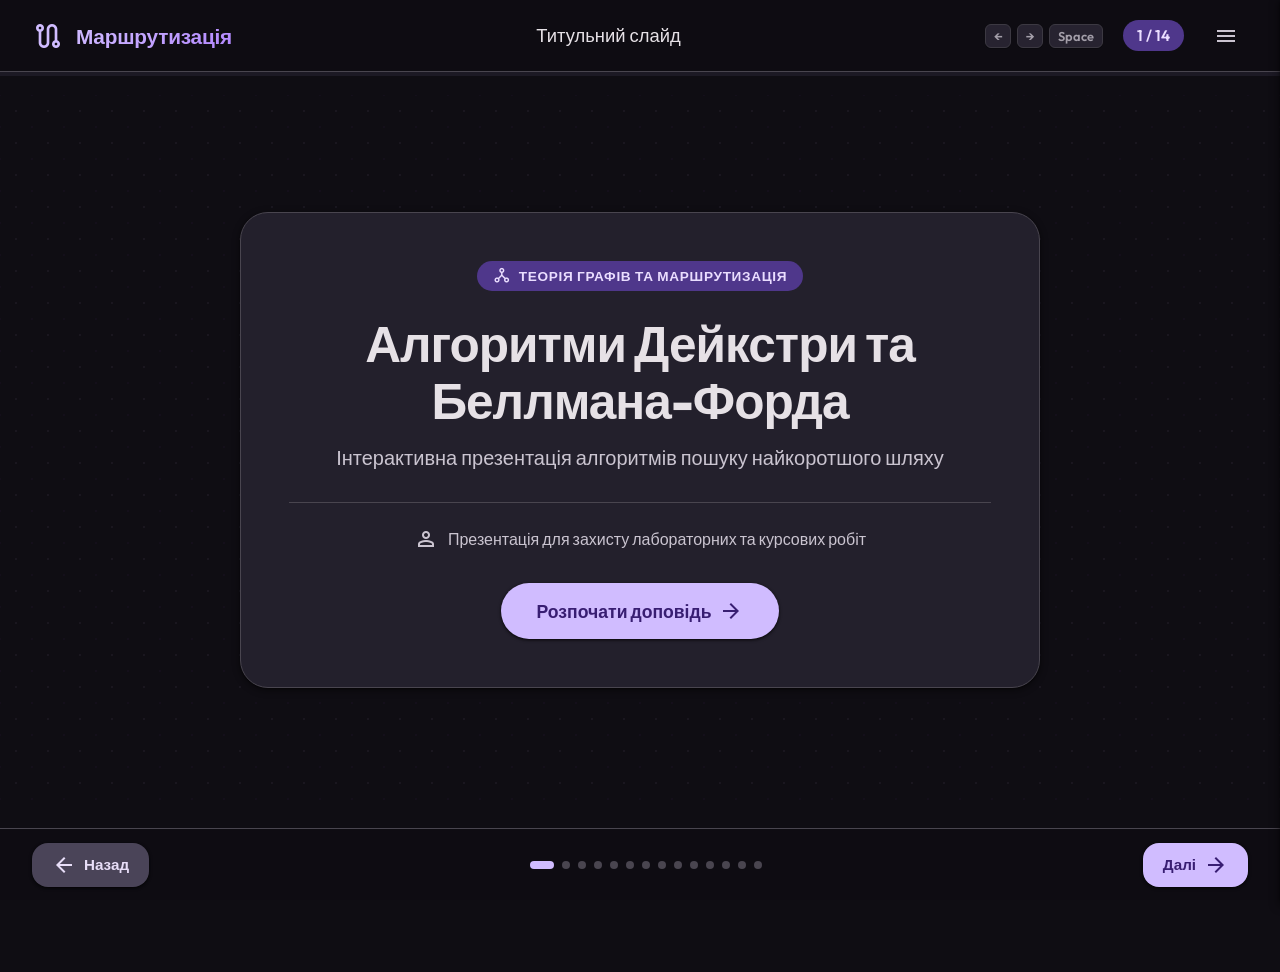
==== index.html @ 398595cb "First try" ====
﻿<!DOCTYPE html>
<html lang="uk">
<head>
  <meta charset="UTF-8">
  <meta name="viewport" content="width=device-width, initial-scale=1.0">
  <title>Дейкстра та Беллман-Форд | Інтерактивна SPA-Презентація</title>
  <meta name="description" content="Інтерактивна SPA-презентація про алгоритми пошуку найкоротшого шляху на графах: Дейкстри та Беллмана-Форда в стилі Material 3.">
  <link rel="preconnect" href="https://fonts.googleapis.com">
  <link rel="preconnect" href="https://fonts.gstatic.com" crossorigin>
  <link href="https://fonts.googleapis.com/css2?family=Fira+Code:wght@400;500;600&family=Outfit:wght@300;400;500;600;700;800&family=Material+Symbols+Outlined:opsz,wght,FILL,GRAD@20..48,100..700,0..1,-50..200&display=swap" rel="stylesheet">
  <link rel="stylesheet" href="style.css">
</head>
<body>

  <!-- Навігаційна панель зверху (Header) -->
  <header class="app-header">
    <div class="logo">
      <div class="logo-icon-wrapper">
        <span class="material-symbols-outlined" style="font-size: 32px;">route</span>
      </div>
      <span class="logo-text">Маршрутизація</span>
    </div>
    
    <div class="header-center">
      <span id="slide-title-display">Титульний слайд</span>
    </div>

    <div class="header-right">
      <div class="keyboard-hint" title="Використовуйте стрілки ← та → на клавіатурі">
        <span class="key">←</span> <span class="key">→</span> <span class="key">Space</span>
      </div>
      <div class="slide-counter">
        <span id="current-slide-num">1</span> / <span id="total-slides-num">14</span>
      </div>
      <button class="menu-toggle-btn" id="menu-toggle" aria-label="Відкрити меню слайдів">
        <span class="material-symbols-outlined">menu</span>
      </button>
    </div>
  </header>

  <!-- Прогрес-бар презентації -->
  <div class="progress-bar-container">
    <div class="progress-bar" id="progress-bar"></div>
  </div>

  <!-- Висувне швидке меню слайдів (Sidebar) -->
  <aside class="sidebar-menu" id="sidebar-menu">
    <div class="sidebar-header">
      <h3>Зміст доповіді</h3>
      <button class="close-menu-btn" id="menu-close">&times;</button>
    </div>
    <ul class="slide-list" id="slide-list-links">
      <!-- Заповнюється динамічно через JS -->
    </ul>
  </aside>
  <div class="sidebar-overlay" id="sidebar-overlay"></div>

  <!-- Головний контейнер слайд-шоу -->
  <main id="presentation" class="presentation-container">

    <!-- СЛАЙД 1: Титульний -->
    <section class="slide active" data-title="Титульний слайд">
      <div class="slide-content hero-slide">
        <div class="hero-bg-network"></div>
        <div class="hero-card">
          <div class="badge">
            <span class="material-symbols-outlined">network_node</span>
            <span>Теорія графів та маршрутизація</span>
          </div>
          <h1 class="hero-title">Алгоритми Дейкстри та Беллмана-Форда</h1>
          <p class="hero-subtitle">Інтерактивна презентація алгоритмів пошуку найкоротшого шляху</p>
          
          <div class="authors-box">
            <div class="author-item">
              <span class="material-symbols-outlined">person</span>
              <span>Презентація для захисту лабораторних та курсових робіт</span>
            </div>
          </div>

          <div class="hero-actions">
            <button class="btn btn-primary btn-large next-slide-btn">
              <span>Розпочати доповідь</span>
              <span class="material-symbols-outlined">arrow_forward</span>
            </button>
          </div>
        </div>
      </div>
    </section>

    <!-- СЛАЙД 2: Проблема (Як навігатор бачить граф) -->
    <section class="slide" data-title="Проблематика">
      <div class="slide-content">
        <h2 class="slide-heading"><span class="material-symbols-outlined">map</span> Постановка задачі</h2>
        <div class="problem-layout">
          <div class="problem-left">
            <p class="lead-text">
              Маючи зважений граф (орієнтований або неорієнтований) та вихідну вершину-джерело, необхідно знайти найкоротші шляхи від неї до всіх інших вершин графа. Це задача <strong>SSSP (Single Source Shortest Path)</strong>.
            </p>
            <div class="analogy-card mt-3">
              <span class="analogy-icon material-symbols-outlined">navigation</span>
              <div class="analogy-text">
                <h4>Аналогія з картами (Google Maps, Uber)</h4>
                <p>Навігатор уявляє місто як складну мережу: перехрестя є <strong>вершинами</strong>, а дороги між ними — <strong>ребрами</strong>. Вага кожного ребра визначається відстанню, станом покриття та поточними заторами.</p>
              </div>
            </div>
          </div>
          
          <div class="problem-right">
            <div class="card">
              <h3>Анатомія графа в навігації</h3>
              <ul class="elements-list mt-3">
                <li>
                  <div class="element-badge-icon">
                    <span class="material-symbols-outlined">location_on</span>
                  </div>
                  <div class="element-content">
                    <h4>Вершини (Nodes)</h4>
                    <p>Перехрестя, міста, адреси відправлення та прибуття.</p>
                  </div>
                </li>
                <li>
                  <div class="element-badge-icon">
                    <span class="material-symbols-outlined">trending_flat</span>
                  </div>
                  <div class="element-content">
                    <h4>Ребра (Edges)</h4>
                    <p>Дороги, вулиці, магістралі. Мають напрямок (односторонній рух).</p>
                  </div>
                </li>
                <li>
                  <div class="element-badge-icon">
                    <span class="material-symbols-outlined">timer</span>
                  </div>
                  <div class="element-content">
                    <h4>Вага (Weights)</h4>
                    <p>Вартість проїзду: час у дорозі, кілометраж або витрати пального.</p>
                  </div>
                </li>
              </ul>
            </div>
          </div>
        </div>
      </div>
    </section>

    <!-- СЛАЙД 3: Дейкстра: Ідея -->
    <section class="slide" data-title="Дейкстра: Ідея">
      <div class="slide-content">
        <h2 class="slide-heading"><span class="material-symbols-outlined">emoji_objects</span> Алгоритм Дейкстри: Концепція</h2>
        <div class="concept-layout">
          <div class="author-portrait-card">
            <div class="portrait-photo-circle">
              <img src="img/Дейкстра фото.png" alt="Едсгер Дейкстра">
            </div>
            <h3 class="author-name">Едсгер Дейкстра</h3>
            <span class="author-years">(1930 – 2002)</span>
            <span class="author-tag">Нідерланди</span>
          </div>

          <div class="bio-card">
            <div class="card">
              <h4>Філософія "Егоїста"</h4>
              <p class="lead-text" style="font-size:1.05rem;">
                Це <strong>жадібний алгоритм (Greedy)</strong>. На кожному кроці він обирає найближчу ще не відвідану вершину, фіксує шлях до неї як остаточний та проводить <strong>релаксацію</strong> її сусідів. Він «спалює мости» заради миттєвої вигоди.
              </p>
            </div>
            <div class="card warning-card">
              <h4>⚠️ Головне обмеження</h4>
              <p>Алгоритм Дейкстри коректно працює <strong>тільки для графів без ребер з від'ємними вагами</strong>: w(u, v) &ge; 0.</p>
              <p class="mt-2" style="font-size:0.9rem; opacity:0.8;">Якщо в графі є від'ємні ваги, жадібний вибір фіксує оцінку шляху передчасно, позбавляючи можливості знайти дешевший обхідний шлях пізніше.</p>
            </div>

            <div class="expandable-bio">
              <span class="expandable-bio-title" onclick="toggleBio(this)">
                <span class="material-symbols-outlined">info</span>
                Історія створення (20 хвилин)
                <span class="material-symbols-outlined">expand_more</span>
              </span>
              <div class="expandable-bio-text">
                <div class="expandable-bio-inner">
                  Дейкстра вигадав цей алгоритм у 1956 році під час кавування на терасі кафе зі своєю нареченою. Йому потрібно було продемонструвати можливості нового комп'ютера ARMAC. Він обрав задачу пошуку найкоротшого шляху на дорожній карті Нідерландів від Роттердама до Гронінгена і розв'язав її у своїй голові за 20 хвилин без використання паперу та олівця.
                </div>
              </div>
            </div>
          </div>
        </div>
      </div>
    </section>

    <!-- СЛАЙД 4: Псевдокод Дейкстри -->
    <section class="slide" data-title="Дейкстра: Псевдокод">
      <div class="slide-content">
        <h2 class="slide-heading"><span class="material-symbols-outlined">code</span> Псевдокод алгоритму Дейкстри</h2>
        <div class="grid-2-col-narrow-left">
          <div class="code-window">
            <div class="code-header">
              <div class="code-dots">
                <span class="dot red"></span>
                <span class="dot yellow"></span>
                <span class="dot green"></span>
              </div>
              <span class="code-title">dijkstra(G, start)</span>
              <button class="btn-copy-code" onclick="copyCode(this, 'dijkstra-pseudo')">
                <span class="material-symbols-outlined" style="font-size:1rem;">content_copy</span>
                Копіювати
              </button>
            </div>
            <pre><code id="dijkstra-pseudo">   <span class="t-keyword">function</span> Dijkstra(Graph, source):
    
       <span class="t-keyword">for each</span> vertex v <span class="t-keyword">in</span> Graph.Vertices:
           dist[v] &larr; <span class="t-number">INFINITY</span>
           prev[v] &larr; <span class="t-number">UNDEFINED</span>
           add v <span class="t-keyword">to</span> Q
      dist[source] &larr; <span class="t-number">0</span>
     
       <span class="t-keyword">while</span> Q <span class="t-keyword">is not</span> empty:
          u &larr; vertex <span class="t-keyword">in</span> Q <span class="t-keyword">with</span> minimum dist[u]
          Q.remove(u)
         
          <span class="t-keyword">for each</span> edge (u, v) <span class="t-keyword">in</span> Graph:
              alt &larr; dist[u] + Graph.Distance(u,v)
              <span class="t-keyword">if</span> alt &lt; dist[v]:
                  dist[v] &larr; alt
                  prev[v] &larr; u

      <span class="t-keyword">return</span> dist[], prev[]</code></pre>
          </div>

          <div class="flex-col" style="gap:16px;">
            <div class="card">
              <h3>Складність алгоритму</h3>
              <div class="complexity-grid mt-2">
                <div class="complexity-pill">
                  <span class="comp-lbl">З масивом:</span>
                  <span class="comp-val">O(V<sup>2</sup>)</span>
                </div>
                <div class="complexity-pill highlight">
                  <span class="comp-lbl">З двійковою купою:</span>
                  <span class="comp-val">O(E log V)</span>
                </div>
                <div class="complexity-pill">
                  <span class="comp-lbl">З купою Фібоначчі:</span>
                  <span class="comp-val">O(E + V log V)</span>
                </div>
              </div>
            </div>

            <div class="card flex-grow">
              <h3>Кроки виконання:</h3>
              <ul class="steps-check-list mt-2">
                <li>
                  <span class="material-symbols-outlined">check_circle</span>
                  <span>Ініціалізація стартової відстані в <strong>0</strong>, решти — в <strong>нескінченність</strong>.</span>
                </li>
                <li>
                  <span class="material-symbols-outlined">check_circle</span>
                  <span>Вилучення з черги пріоритетів вершини з мінімальною дистанцією.</span>
                </li>
                <li>
                  <span class="material-symbols-outlined">check_circle</span>
                  <span>Релаксація суміжних ребер для зменшення поточної вартості сусідніх вершин.</span>
                </li>
              </ul>
            </div>
          </div>
        </div>
      </div>
    </section>

    <!-- СЛАЙД 5: Блок-схема Дейкстри -->
    <section class="slide" data-title="Дейкстра: Блок-схема">
      <div class="slide-content">
        <h2 class="slide-heading"><span class="material-symbols-outlined">schema</span> Блок-схема алгоритму Дейкстри</h2>
        <div class="flowchart-container" id="flowchart-container-s5">
          <div class="flowchart-viewport">
            <img src="svg/Блок%20схема%20алгоритму%20Дейкстра.svg" alt="Блок-схема Дейкстри" class="flowchart-img" id="flowchart-img-s5" onerror="showFlowchartFallback(this)">
            <div class="flowchart-fallback" style="display:none;">
              <span class="material-symbols-outlined flowchart-fallback-icon">image_not_supported</span>
              <h3>Файл dijkstra-flowchart.svg не знайдено</h3>
              <p>Будь ласка, помістіть файл dijkstra-flowchart.svg у робочий каталог.</p>
            </div>
          </div>
          <div class="flowchart-controls">
            <button class="flowchart-btn-tool" onclick="zoomFlowchart('s5', 1.2)" title="Збільшити"><span class="material-symbols-outlined">zoom_in</span></button>
            <button class="flowchart-btn-tool" onclick="zoomFlowchart('s5', 0.8)" title="Зменшити"><span class="material-symbols-outlined">zoom_out</span></button>
            <button class="flowchart-btn-tool" onclick="resetFlowchart('s5')" title="Скинути"><span class="material-symbols-outlined">restart_alt</span></button>
          </div>
        </div>
      </div>
    </section>

    <!-- СЛАЙД 6: Інтерактивна візуалізація Дейкстри -->
    <section class="slide" data-title="Дейкстра: Візуалізація">
      <div class="slide-content">
        <div style="display:flex; justify-content:space-between; align-items:center; margin-bottom:12px;">
          <h2 class="slide-heading compact"><span class="material-symbols-outlined">play_circle</span> Симуляція роботи Дейкстри</h2>
          <div class="preset-selector-box">
            <label for="presets-select-s6">Оберіть пресет:</label>
            <select id="presets-select-s6" class="select-styled">
              <option value="simple">Стандартний граф</option>
              <option value="ukraine">Карта міст (затор)</option>
            </select>
          </div>
        </div>

        <div class="demo-layout">
          <div class="demo-sidebar">
            <div class="demo-controls-group">
              <div class="demo-section-title">
                <span class="material-symbols-outlined">construction</span>
                <span>Редактор графа</span>
              </div>
              <div class="toolbar-grid">
                <button class="btn-tool active" id="tool-drag-s6">
                  <span class="material-symbols-outlined">open_with</span>
                  Перетягнути
                </button>
                <button class="btn-tool" id="tool-node-s6">
                  <span class="material-symbols-outlined">add_circle</span>
                  + Вузол
                </button>
                <button class="btn-tool" id="tool-edge-s6">
                  <span class="material-symbols-outlined">trending_flat</span>
                  + Ребро
                </button>
                <button class="btn-tool danger" id="tool-delete-s6">
                  <span class="material-symbols-outlined">delete</span>
                  Видалити
                </button>
              </div>
            </div>

            <div class="demo-controls-group">
              <div class="demo-section-title">
                <span class="material-symbols-outlined">settings_slow_motion</span>
                <span>Симуляція (Джерело: <span class="accent-text" id="demo-start-node-s6">A</span>)</span>
              </div>
              <div class="algo-controls-grid">
                <button class="btn btn-secondary btn-control" id="btn-demo-prev-s6" disabled>◀ Крок</button>
                <button class="btn btn-secondary btn-control" id="btn-demo-next-s6">Крок ▶</button>
              </div>
              <div style="margin-top:8px;">
                <button class="btn btn-primary" id="btn-demo-play-s6" style="width:100%;">
                  <span class="material-symbols-outlined">play_arrow</span>
                  <span>Запустити симуляцію</span>
                </button>
              </div>
              <div class="speed-slider">
                <label for="speed-range-s6">Швидкість:</label>
                <input type="range" id="speed-range-s6" min="150" max="2000" value="800" step="50">
              </div>
            </div>

            <div class="demo-state-panel">
              <div class="demo-section-title">
                <span class="material-symbols-outlined">list_alt</span>
                <span>Стан виконання</span>
              </div>
              
              <div style="margin-bottom:8px;">
                <span style="font-size:0.75rem; font-weight:700; color:var(--md-sys-color-outline);">Черга Q:</span>
                <div class="demo-queue" id="demo-queue-list-s6"></div>
              </div>

              <div class="demo-table-wrapper">
                <table class="demo-table" id="demo-state-table-s6">
                  <thead>
                    <tr>
                      <th>Вузол</th>
                      <th>d[v]</th>
                      <th>Попередник</th>
                    </tr>
                  </thead>
                  <tbody></tbody>
                </table>
              </div>

              <div class="demo-log-alert" id="demo-status-log-s6">
                Натисніть "Крок" або "Запустити" для перегляду кроків алгоритму.
              </div>
            </div>
          </div>

          <div class="canvas-wrapper">
            <div class="canvas-header">
              <span id="canvas-mode-indicator-s6">Режим: Перетягування вузлів</span>
              <div class="canvas-toolbar-overlay">
                <button class="canvas-action-btn" id="btn-demo-set-start-s6">Старт 📍</button>
                <button class="canvas-action-btn" id="btn-demo-clear-s6">Очистити</button>
                <button class="canvas-action-btn" id="btn-demo-reset-s6">Скинути</button>
              </div>
            </div>
            <canvas id="canvas-interactive-s6" class="canvas-element" width="800" height="500"></canvas>
          </div>
        </div>
      </div>
    </section>

    <!-- СЛАЙД 7: Практика (С++ Дейкстра) -->
    <section class="slide" data-title="Дейкстра: Практика">
      <div class="slide-content">
        <h2 class="slide-heading"><span class="material-symbols-outlined">terminal</span> Практична реалізація Дейкстри</h2>
        
        <div class="compiler-tabs-container" id="cpp-tabs-s7">
          <div class="compiler-tabs-header">
            <button class="compiler-tab-btn active" data-tab="tab-code-s7">
              <span class="material-symbols-outlined">terminal</span>
              Показати код
            </button>
            <button class="compiler-tab-btn" data-tab="tab-compiler-s7">
              <span class="material-symbols-outlined">open_in_browser</span>
              Відкрити компілятор
            </button>
          </div>

          <!-- Вкладка Коду -->
          <div class="compiler-tab-panel active" id="tab-code-s7">
            <div class="code-window" style="flex-grow:1;">
              <div class="code-header">
                <div class="code-dots">
                  <span class="dot red"></span>
                  <span class="dot yellow"></span>
                  <span class="dot green"></span>
                </div>
                <span class="code-title">dijkstra_opt.cpp</span>
                <button class="btn-copy-code" onclick="copyCode(this, 'cpp-dijkstra-code-text')">
                  <span class="material-symbols-outlined" style="font-size:1rem;">content_copy</span>
                  Копіювати
                </button>
              </div>
              <pre><code id="cpp-dijkstra-code-text"><span class="t-keyword">#include</span> <span class="t-string">&lt;iostream&gt;</span>
<span class="t-keyword">#include</span> <span class="t-string">&lt;vector&gt;</span>

<span class="t-keyword">using namespace</span> std;

<span class="t-keyword">const int</span> INF = <span class="t-number">1e9</span>; <span class="t-comment">// Нескінченність</span>

<span class="t-keyword">void</span> Dijkstra(<span class="t-keyword">int</span> vertices, <span class="t-keyword">int</span> source, <span class="t-keyword">const</span> vector&lt;vector&lt;pair&lt;<span class="t-keyword">int</span>, <span class="t-keyword">int</span>&gt;&gt;&gt;&amp; graph) {
    <span class="t-comment">// Ініціалізація (рядки 3-7 псевдокоду)</span>
    vector&lt;<span class="t-keyword">int</span>&gt; dist(vertices, INF);
    vector&lt;<span class="t-keyword">bool</span>&gt; visited(vertices, <span class="t-keyword">false</span>); <span class="t-comment">// Виступає в ролі перевірки наявності в черзі Q</span>
    
    dist[source] = <span class="t-number">0</span>;

    <span class="t-comment">// Головний цикл (рядки 9-17)</span>
    <span class="t-keyword">for</span> (<span class="t-keyword">int</span> i = <span class="t-number">0</span>; i &lt; vertices; i++) {
        <span class="t-comment">// Знаходимо невідвідану вершину з найменшою відстанню (рядок 10)</span>
        <span class="t-keyword">int</span> u = -<span class="t-number">1</span>;
        <span class="t-keyword">for</span> (<span class="t-keyword">int</span> j = <span class="t-number">0</span>; j &lt; vertices; j++) {
            <span class="t-keyword">if</span> (!visited[j] && (u == -<span class="t-number">1</span> || dist[j] &lt; dist[u])) {
                u = j;
            }
        }

        <span class="t-comment">// Якщо найближча вершина недосяжна, перериваємо (запобіжник)</span>
        <span class="t-keyword">if</span> (dist[u] == INF) <span class="t-keyword">break</span>; 

        <span class="t-comment">// Видаляємо вершину з черги невідвіданих (рядок 11)</span>
        visited[u] = <span class="t-keyword">true</span>;

        <span class="t-comment">// Перевіряємо всіх сусідів обраної вершини (рядок 13)</span>
        <span class="t-keyword">for</span> (<span class="t-keyword">const auto</span>&amp; edge : graph[u]) {
            <span class="t-keyword">int</span> v = edge.first;     <span class="t-comment">// сусід</span>
            <span class="t-keyword">int</span> weight = edge.second; <span class="t-comment">// вага дороги до сусіда</span>

            <span class="t-comment">// Якщо знайшли коротший шлях — оновлюємо (рядки 14-17)</span>
            <span class="t-keyword">if</span> (dist[u] + weight &lt; dist[v]) {
                dist[v] = dist[u] + weight;
            }
        }
    }

    <span class="t-comment">// Відладка: вивід результату</span>
    cout &lt;&lt; <span class="t-string">"Дейкстра: Найкоротші шляхи від вершини "</span> &lt;&lt; source &lt;&lt; <span class="t-string">":\n"</span>;
    <span class="t-keyword">for</span> (<span class="t-keyword">int</span> i = <span class="t-number">0</span>; i &lt; vertices; i++) {
        cout &lt;&lt; <span class="t-string">"До вершини "</span> &lt;&lt; i &lt;&lt; <span class="t-string">" відстань: "</span> &lt;&lt; dist[i] &lt;&lt; <span class="t-string">"\n"</span>;
    }
}

<span class="t-keyword">int</span> main() {
    <span class="t-keyword">int</span> V = <span class="t-number">5</span>; <span class="t-comment">// Кількість вершин</span>
    
    <span class="t-comment">// Створюємо граф у вигляді списку суміжності: гра[звідки] = {куди, вага}</span>
    vector&lt;vector&lt;pair&lt;<span class="t-keyword">int</span>, <span class="t-keyword">int</span>&gt;&gt;&gt; graph(V);
    graph[<span class="t-number">0</span>].push_back({<span class="t-number">1</span>, <span class="t-number">10</span>});
    graph[<span class="t-number">0</span>].push_back({<span class="t-number">4</span>, <span class="t-number">5</span>});
    graph[<span class="t-number">1</span>].push_back({<span class="t-number">2</span>, <span class="t-number">1</span>});
    graph[<span class="t-number">1</span>].push_back({<span class="t-number">4</span>, <span class="t-number">2</span>});
    graph[<span class="t-number">2</span>].push_back({<span class="t-number">3</span>, <span class="t-number">4</span>});
    graph[<span class="t-number">3</span>].push_back({<span class="t-number">2</span>, <span class="t-number">6</span>});
    graph[<span class="t-number">3</span>].push_back({<span class="t-number">0</span>, <span class="t-number">7</span>});
    graph[<span class="t-number">4</span>].push_back({<span class="t-number">1</span>, <span class="t-number">3</span>});
    graph[<span class="t-number">4</span>].push_back({<span class="t-number">2</span>, <span class="t-number">9</span>});
    graph[<span class="t-number">4</span>].push_back({<span class="t-number">3</span>, <span class="t-number">2</span>});

    Dijkstra(V, <span class="t-number">0</span>, graph);
    <span class="t-keyword">return</span> <span class="t-number">0</span>;
}</code></pre>
            </div>
          </div>

          <!-- Вкладка Компілятора (На весь екран) -->
          <div class="compiler-tab-panel" id="tab-compiler-s7">
            <div class="fullscreen-compiler-wrapper">
              <iframe src="https://onecompiler.com/embed/cpp?theme=dark&hideLanguageSelection=true" title="C++ Compiler"></iframe>
            </div>
          </div>
        </div>
      </div>
    </section>

    <!-- СЛАЙД 8: Беллман-Форд: Ідея -->
    <section class="slide" data-title="Беллман-Форд: Ідея">
      <div class="slide-content">
        <h2 class="slide-heading"><span class="material-symbols-outlined">insights</span> Алгоритм Беллмана-Форда: Концепція</h2>
        <div class="concept-layout">
          <div class="author-portrait-card">
            <div class="author-duo-portraits">
              <div class="author-single-duo">
                <div class="portrait-photo-circle">
                  <img src="img/Беллман фото.png" alt="Річард Беллман">
                </div>
                <h3 class="author-name">Р. Беллман</h3>
              </div>
              <div class="author-single-duo">
                <div class="portrait-photo-circle">
                  <img src="img/Форд фото.png" alt="Лестер Форд">
                </div>
                <h3 class="author-name">Л. Форд</h3>
              </div>
            </div>
            <span class="author-tag">США (1956 - 1958)</span>
          </div>

          <div class="bio-card">
            <div class="card">
              <h4>Філософія "Параноїка"</h4>
              <p class="lead-text" style="font-size:1.05rem;">
                Базується на ідеї <strong>динамічного програмування</strong>. Він діє обережно та методично. Замість вибору найкоротшого ребра він робить <strong>V - 1 повних проходів</strong> по всіх ребрах графа, оновлюючи відстані. Він нікому не довіряє наперед.
              </p>
            </div>
            <div class="card success-card" style="background-color: rgba(52, 211, 153, 0.05); border-left: 5px solid var(--md-sys-color-primary); border-color: rgba(52, 211, 153, 0.25);">
              <h4 style="color:var(--md-sys-color-primary);">✔️ Переваги підходу</h4>
              <p>На відміну від Дейкстри, Беллман-Форд <strong>легко працює з негативними вагами</strong> та вміє детектувати небезпечні від'ємні цикли.</p>
            </div>

            <div class="expandable-bio">
              <span class="expandable-bio-title" onclick="toggleBio(this)">
                <span class="material-symbols-outlined">info</span>
                Звідки взявся цей метод?
                <span class="material-symbols-outlined">expand_more</span>
              </span>
              <div class="expandable-bio-text">
                <div class="expandable-bio-inner">
                  Річард Беллман сформулював концепцію динамічного програмування у RAND Corporation. Йому довелося вигадати таку незвичну назву, щоб приховати від міністра оборони США, який не любив математику, теоретичний характер досліджень. Слово «програмування» тоді означало просто планування, а «динамічний» звучало прогресивно. Лестер Форд доповнив систему ідеєю покрокової релаксації.
                </div>
              </div>
            </div>
          </div>
        </div>
      </div>
    </section>

    <!-- СЛАЙД 9: Псевдокод Беллмана-Форда -->
    <section class="slide" data-title="Беллман-Форд: Псевдокод">
      <div class="slide-content">
        <h2 class="slide-heading"><span class="material-symbols-outlined">code</span> Псевдокод алгоритму Беллмана-Форда</h2>
        <div class="grid-2-col-narrow-left">
          <div class="code-window">
            <div class="code-header">
              <div class="code-dots">
                <span class="dot red"></span>
                <span class="dot yellow"></span>
                <span class="dot green"></span>
              </div>
              <span class="code-title">bellman_ford(G, start)</span>
              <button class="btn-copy-code" onclick="copyCode(this, 'bf-pseudo')">
                <span class="material-symbols-outlined" style="font-size:1rem;">content_copy</span>
                Копіювати
              </button>
            </div>
            <pre><code id="bf-pseudo"> <span class="t-comment">// Ініціалізація</span>
 <span class="t-keyword">для кожної</span> вершини v &isin; G.V
     v.d = &infin;
     v.&pi; = NIL
 s.d = <span class="t-number">0</span> // Основна частина
 <span class="t-keyword">для</span> i = <span class="t-number">1</span> <span class="t-keyword">до</span> |G.V| - <span class="t-number">1</span>
     <span class="t-keyword">для кожного</span> ребра (u, v) &isin; G.E
         <span class="t-keyword">якщо</span> v.d &gt; u.d + w(u, v)
             v.d = u.d + w(u, v)
             v.&pi; = u <span class="t-comment">// зберігаємо попередню вершину</span>
 <span class="t-comment">// Перевірка на наявність циклів з від'ємною вагою</span>
 <span class="t-keyword">для кожного</span> ребра (u, v) &isin; G.E
     <span class="t-keyword">якщо</span> v.d &gt; u.d + w(u, v)
         <span class="t-keyword">повернути</span> ХИБА
 <span class="t-keyword">повернути</span> ІСТИНА</code></pre>
          </div>

          <div class="flex-col" style="gap:16px;">
            <div class="card">
              <h3>Складність алгоритму</h3>
              <div class="complexity-grid mt-2">
                <div class="complexity-pill highlight">
                  <span class="comp-lbl">Часова складність:</span>
                  <span class="comp-val">O(V &middot; E)</span>
                </div>
                <div class="complexity-pill">
                  <span class="comp-lbl">Просторова складність:</span>
                  <span class="comp-val">O(V)</span>
                </div>
              </div>
            </div>

            <div class="card flex-grow">
              <h3>Принцип V-1 кроків:</h3>
              <p style="font-size:0.9rem; color:var(--md-sys-color-on-surface-variant); line-height:1.5;">
                Будь-який найкоротший простій шлях містить не більше <strong>V - 1 ребер</strong>. Якщо після V - 1 ітерацій ми знову можемо релаксувати хоч одне ребро — граф містить <strong>від'ємний цикл</strong>. Шлях через такий цикл дорівнюватиме мінус нескінченності.
              </p>
            </div>
          </div>
        </div>
      </div>
    </section>

    <!-- СЛАЙД 10: Блок-схема Беллмана-Форда -->
    <section class="slide" data-title="Беллман-Форд: Блок-схема">
      <div class="slide-content">
        <h2 class="slide-heading"><span class="material-symbols-outlined">schema</span> Блок-схема алгоритму Беллмана-Форда</h2>
        <div class="flowchart-container" id="flowchart-container-s10">
          <div class="flowchart-viewport">
            <img src="svg/Блок%20схема%20алгоритму%20Беллмана%20-%20Форда.svg" alt="Блок-схема Беллмана-Форда" class="flowchart-img" id="flowchart-img-s10" onerror="showFlowchartFallback(this)">
            <div class="flowchart-fallback" style="display:none;">
              <span class="material-symbols-outlined flowchart-fallback-icon">image_not_supported</span>
              <h3>Файл bellman-ford-flowchart.svg не знайдено</h3>
              <p>Будь ласка, помістіть файл bellman-ford-flowchart.svg у робочий каталог.</p>
            </div>
          </div>
          <div class="flowchart-controls">
            <button class="flowchart-btn-tool" onclick="zoomFlowchart('s10', 1.2)" title="Збільшити"><span class="material-symbols-outlined">zoom_in</span></button>
            <button class="flowchart-btn-tool" onclick="zoomFlowchart('s10', 0.8)" title="Зменшити"><span class="material-symbols-outlined">zoom_out</span></button>
            <button class="flowchart-btn-tool" onclick="resetFlowchart('s10')" title="Скинути"><span class="material-symbols-outlined">restart_alt</span></button>
          </div>
        </div>
      </div>
    </section>

    <!-- СЛАЙД 11: Візуалізація / Проблема Дейкстри -->
    <section class="slide" data-title="BF: Візуалізація">
      <div class="slide-content">
        <div style="display:flex; justify-content:space-between; align-items:center; margin-bottom:12px;">
          <h2 class="slide-heading compact"><span class="material-symbols-outlined">report_problem</span> Робота з від'ємними вагами (Збій Дейкстри)</h2>
          <div class="preset-selector-box">
            <label for="presets-select-s11">Оберіть пресет:</label>
            <select id="presets-select-s11" class="select-styled">
              <option value="negative">Негативні ваги (без циклу)</option>
              <option value="neg-cycle">Негативний цикл</option>
            </select>
          </div>
        </div>

        <div class="demo-layout">
          <div class="demo-sidebar">
            <div class="demo-controls-group">
              <div class="demo-section-title">
                <span class="material-symbols-outlined">menu_open</span>
                <span>Оберіть алгоритм</span>
              </div>
              <div class="algo-selection-box">
                <label class="algo-radio selected" id="lbl-algo-dijkstra-s11">
                  <input type="radio" name="select-algorithm-s11" value="dijkstra" checked>
                  Дейкстра (дасть збій)
                </label>
                <label class="algo-radio" id="lbl-algo-bf-s11">
                  <input type="radio" name="select-algorithm-s11" value="bellmanford">
                  Беллман-Форд (коректно)
                </label>
              </div>
            </div>

            <div class="demo-controls-group">
              <div class="demo-section-title">
                <span class="material-symbols-outlined">settings_slow_motion</span>
                <span>Симуляція (Джерело: <span class="accent-text" id="demo-start-node-s11">S</span>)</span>
              </div>
              <div class="algo-controls-grid">
                <button class="btn btn-secondary btn-control" id="btn-demo-prev-s11" disabled>◀ Крок</button>
                <button class="btn btn-secondary btn-control" id="btn-demo-next-s11">Крок ▶</button>
              </div>
              <div style="margin-top:8px;">
                <button class="btn btn-primary" id="btn-demo-play-s11" style="width:100%;">
                  <span class="material-symbols-outlined">play_arrow</span>
                  <span>Запустити симуляцію</span>
                </button>
              </div>
              <div class="speed-slider">
                <label for="speed-range-s11">Швидкість:</label>
                <input type="range" id="speed-range-s11" min="150" max="2000" value="800" step="50">
              </div>
            </div>

            <div class="demo-state-panel">
              <div class="demo-section-title">
                <span class="material-symbols-outlined">analytics</span>
                <span>Стан виконання</span>
              </div>
              
              <div id="bf-details-box-s11" style="display:none; font-size:0.8rem; font-weight:600; margin-bottom:6px; color:var(--md-sys-color-primary);">
                Ітерація: <span id="bf-pass-indicator-s11">0 / V-1</span> | Ребро: <span id="bf-edge-indicator-s11">-</span>
              </div>

              <div id="dijkstra-queue-box-s11">
                <span style="font-size:0.75rem; font-weight:700; color:var(--md-sys-color-outline);">Черга Q:</span>
                <div class="demo-queue" id="demo-queue-list-s11"></div>
              </div>

              <div class="demo-table-wrapper">
                <table class="demo-table" id="demo-state-table-s11">
                  <thead>
                    <tr>
                      <th>Вузол</th>
                      <th>d[v]</th>
                      <th>Попередник</th>
                    </tr>
                  </thead>
                  <tbody></tbody>
                </table>
              </div>

              <div class="demo-log-alert" id="demo-status-log-s11">
                Запустіть алгоритм, щоб порівняти роботу Дейкстри та Беллмана-Форда.
              </div>
            </div>
          </div>

          <div class="canvas-wrapper">
            <div class="canvas-header">
              <span id="canvas-mode-indicator-s11">Порівняння алгоритмів на графах із від'ємними вагами</span>
              <div class="canvas-toolbar-overlay">
                <button class="canvas-action-btn" id="btn-demo-set-start-s11">Старт 📍</button>
                <button class="canvas-action-btn" id="btn-demo-clear-s11">Очистити</button>
                <button class="canvas-action-btn" id="btn-demo-reset-s11">Скинути</button>
              </div>
            </div>
            <canvas id="canvas-interactive-s11" class="canvas-element" width="800" height="500"></canvas>
          </div>
        </div>
      </div>
    </section>

    <!-- СЛАЙД 12: Практика (С++ Беллман-Форд) -->
    <section class="slide" data-title="Беллман-Форд: Практика">
      <div class="slide-content">
        <h2 class="slide-heading"><span class="material-symbols-outlined">terminal</span> Практична реалізація Беллмана-Форда</h2>
        
        <div class="compiler-tabs-container" id="cpp-tabs-s12">
          <div class="compiler-tabs-header">
            <button class="compiler-tab-btn active" data-tab="tab-code-s12">
              <span class="material-symbols-outlined">terminal</span>
              Показати код
            </button>
            <button class="compiler-tab-btn" data-tab="tab-compiler-s12">
              <span class="material-symbols-outlined">open_in_browser</span>
              Відкрити компілятор
            </button>
          </div>

          <!-- Вкладка Коду -->
          <div class="compiler-tab-panel active" id="tab-code-s12">
            <div class="code-window" style="flex-grow:1;">
              <div class="code-header">
                <div class="code-dots">
                  <span class="dot red"></span>
                  <span class="dot yellow"></span>
                  <span class="dot green"></span>
                </div>
                <span class="code-title">bellman_ford.cpp</span>
                <button class="btn-copy-code" onclick="copyCode(this, 'cpp-bf-code-text')">
                  <span class="material-symbols-outlined" style="font-size:1rem;">content_copy</span>
                  Копіювати
                </button>
              </div>
              <pre><code id="cpp-bf-code-text"><span class="t-keyword">#include</span> <span class="t-string">&lt;iostream&gt;</span>
<span class="t-keyword">#include</span> <span class="t-string">&lt;vector&gt;</span>

<span class="t-keyword">using namespace</span> std;

<span class="t-keyword">const int</span> INF = <span class="t-number">1e9</span>; <span class="t-comment">// Встановлюємо значення нескінченності</span>

<span class="t-comment">// Структура для зберігання ребра (звідки, куди, вага)</span>
<span class="t-struct">struct</span> Edge {
    <span class="t-keyword">int</span> u, v, weight;
};

<span class="t-keyword">void</span> BellmanFord(<span class="t-keyword">int</span> vertices, <span class="t-keyword">int</span> source, <span class="t-keyword">const</span> vector&lt;Edge&gt;&amp; edges) {
    <span class="t-comment">// 1. Ініціалізація: всі відстані = &infin;, крім початкової</span>
    vector&lt;<span class="t-keyword">int</span>&gt; dist(vertices, INF);
    dist[source] = <span class="t-number">0</span>;

    <span class="t-comment">// 2. Основна частина: розслаблення всіх ребер (V - 1) разів</span>
    <span class="t-keyword">for</span> (<span class="t-keyword">int</span> i = <span class="t-number">1</span>; i &lt;= vertices - <span class="t-number">1</span>; i++) {
        <span class="t-keyword">for</span> (<span class="t-keyword">const auto</span>&amp; edge : edges) {
            <span class="t-comment">// Якщо шлях до u відомий і через u до v ближче, ніж напряму:</span>
            <span class="t-keyword">if</span> (dist[edge.u] != INF &amp;&amp; dist[edge.u] + edge.weight &lt; dist[edge.v]) {
                dist[edge.v] = dist[edge.u] + edge.weight; <span class="t-comment">// Оновлюємо відстань</span>
            }
        }
    }

    <span class="t-comment">// 3. Перевірка на наявність циклів з від'ємною вагою</span>
    <span class="t-keyword">for</span> (<span class="t-keyword">const auto</span>&amp; edge : edges) {
        <span class="t-keyword">if</span> (dist[edge.u] != INF &amp;&amp; dist[edge.u] + edge.weight &lt; dist[edge.v]) {
            cout &lt;&lt; <span class="t-string">"Помилка: У графі є цикл з від'ємною вагою!"</span> &lt;&lt; endl;
            <span class="t-keyword">return</span>; <span class="t-comment">// ХИБА</span>
        }
    }

    <span class="t-comment">// Відладка: вивід результату (ІСТИНА)</span>
    cout &lt;&lt; <span class="t-string">"Беллман-Форд: Найкоротші шляхи від вершини "</span> &lt;&lt; source &lt;&lt; <span class="t-string">":\n"</span>;
    <span class="t-keyword">for</span> (<span class="t-keyword">int</span> i = <span class="t-number">0</span>; i &lt; vertices; i++) {
        cout &lt;&lt; <span class="t-string">"До вершини "</span> &lt;&lt; i &lt;&lt; <span class="t-string">" відстань: "</span> &lt;&lt; dist[i] &lt;&lt; <span class="t-string">"\n"</span>;
    }
}

<span class="t-keyword">int</span> main() {
    <span class="t-keyword">int</span> V = <span class="t-number">5</span>; <span class="t-comment">// Кількість вершин</span>
    vector&lt;Edge&gt; edges = {
        {<span class="t-number">0</span>, <span class="t-number">1</span>, <span class="t-number">6</span>}, {<span class="t-number">0</span>, <span class="t-number">3</span>, <span class="t-number">7</span>}, {<span class="t-number">1</span>, <span class="t-number">2</span>, <span class="t-number">5</span>}, 
        {<span class="t-number">1</span>, <span class="t-number">3</span>, <span class="t-number">8</span>}, {<span class="t-number">1</span>, <span class="t-number">4</span>, -<span class="t-number">4</span>}, {<span class="t-number">2</span>, <span class="t-number">1</span>, -<span class="t-number">2</span>}, 
        {<span class="t-number">3</span>, <span class="t-number">2</span>, -<span class="t-number">3</span>}, {<span class="t-number">3</span>, <span class="t-number">4</span>, <span class="t-number">9</span>}, {<span class="t-number">4</span>, <span class="t-number">0</span>, <span class="t-number">2</span>}, {<span class="t-number">4</span>, <span class="t-number">2</span>, <span class="t-number">7</span>}
    };

    BellmanFord(V, <span class="t-number">0</span>, edges);
    <span class="t-keyword">return</span> <span class="t-number">0</span>;
}</code></pre>
            </div>
          </div>

          <!-- Вкладка Компілятора (На весь екран) -->
          <div class="compiler-tab-panel" id="tab-compiler-s12">
            <div class="fullscreen-compiler-wrapper">
              <iframe src="https://onecompiler.com/embed/cpp?theme=dark&hideLanguageSelection=true" title="C++ Compiler"></iframe>
            </div>
          </div>
        </div>
      </div>
    </section>

    <!-- СЛАЙД 13: Порівняння та Застосування -->
    <section class="slide" data-title="Порівняння та Застосування">
      <div class="slide-content">
        <h2 class="slide-heading"><span class="material-symbols-outlined">balance</span> Порівняння алгоритмів та сфера застосування</h2>
        
        <div class="comparison-layout">
          <div class="comparison-table-wrapper">
            <table class="comparison-table">
              <thead>
                <tr>
                  <th>Параметри</th>
                  <th>Алгоритм Дейкстри</th>
                  <th>Алгоритм Беллмана-Форда</th>
                </tr>
              </thead>
              <tbody>
                <tr>
                  <td><strong>Клас алгоритму</strong></td>
                  <td>Жадібний (Greedy)</td>
                  <td>Динамічне програмування</td>
                </tr>
                <tr>
                  <td><strong>Складність у черзі</strong></td>
                  <td><span class="better-stat">O(E log V)</span></td>
                  <td><span class="worse-stat">O(V &middot; E)</span> (повільніший)</td>
                </tr>
                <tr>
                  <td><strong>Ребра w(u, v) &lt; 0</strong></td>
                  <td><span class="worse-stat">Збій</span></td>
                  <td><span class="better-stat">Працює коректно</span></td>
                </tr>
                <tr>
                  <td><strong>Цикли від'ємної ваги</strong></td>
                  <td><span class="worse-stat">Не бачить</span></td>
                  <td><span class="better-stat">Визначає (V-й крок)</span></td>
                </tr>
                <tr>
                  <td><strong>Маршрутизація</strong></td>
                  <td>OSPF (Link-State)</td>
                  <td>RIP (Distance-Vector)</td>
                </tr>
              </tbody>
            </table>
          </div>

          <div class="apps-grid">
            <div class="card">
              <h3>🗺️ GPS-карти (Google Maps, Uber)</h3>
              <p style="font-size:0.95rem; color:var(--md-sys-color-on-surface-variant); line-height:1.6;">
                На звичайній дорожній карті немає доріг із від'ємним часом чи відстанню (неможливо приїхати в місто раніше, ніж ви виїхали). Тому логістичні сервіси використовують модифікації швидкодіючого <strong>Дейкстри (алгоритм A* та Road Hierarchies)</strong>.
              </p>
            </div>

            <div class="card">
              <h3>🌐 Мережа Інтернет та роутери</h3>
              <p style="font-size:0.95rem; color:var(--md-sys-color-on-surface-variant); line-height:1.6;">
                У комп'ютерних мережах протокол <strong>OSPF</strong> використовує Дейкстру для локальної карти кожного роутера. Протокол <strong>RIP</strong> використовує Беллмана-Форда для обміну векторами відстаней між сусідами без знання повної топології.
              </p>
            </div>
          </div>
        </div>
      </div>
    </section>

    <!-- СЛАЙД 14: Фінал -->
    <section class="slide" data-title="Фінал">
      <div class="slide-content hero-slide">
        <div class="hero-card">
          <div class="badge">
            <span class="material-symbols-outlined">workspace_premium</span>
            <span>Завершення презентації</span>
          </div>
          <h1 class="hero-title large">Дякую за увагу!</h1>
          <p class="hero-subtitle" style="margin-bottom:24px;">Готовий вислухати ваші запитання та коментарі.</p>
          
          <div class="card" style="background-color:var(--md-sys-color-surface-container-high); border:1px solid var(--md-sys-color-outline-variant); margin-top:24px; padding:16px;">
            <p style="font-size:0.95rem; color:var(--md-sys-color-on-surface-variant);">
              Презентація створена з використанням інтерактивного Canvas рушія, Google Material 3 Dark UI, та C++ пісочниці OneCompiler.
            </p>
          </div>
        </div>
      </div>
    </section>

  </main>

  <!-- Панель керування презентацією знизу (Footer) -->
  <footer class="app-footer">
    <button class="btn btn-control btn-secondary" id="control-prev" aria-label="Попередній слайд">
      <span class="material-symbols-outlined">arrow_back</span>
      <span>Назад</span>
    </button>

    <div class="presentation-dots" id="presentation-dots">
      <!-- Створюватиметься динамічно в JS -->
    </div>

    <button class="btn btn-control btn-primary" id="control-next" aria-label="Наступний слайд">
      <span>Далі</span>
      <span class="material-symbols-outlined">arrow_forward</span>
    </button>
  </footer>

  <script src="script.js"></script>
  <script>
    // Проста функція копіювання коду з безпечним отриманням кнопки-тригера
    function copyCode(btn, elementId) {
      const text = document.getElementById(elementId).innerText;
      navigator.clipboard.writeText(text).then(() => {
        if (btn) {
          const originalText = btn.innerHTML;
          btn.innerHTML = `<span class="material-symbols-outlined" style="font-size:1rem;">check</span> Скопійовано!`;
          btn.style.backgroundColor = "var(--md-sys-color-primary)";
          btn.style.color = "var(--md-sys-color-on-primary)";
          setTimeout(() => {
            btn.innerHTML = originalText;
            btn.style.backgroundColor = "";
            btn.style.color = "";
          }, 1500);
        }
      });
    }

    // Запобігання ламанню зображень блок-схем
    function showFlowchartFallback(img) {
      img.style.display = 'none';
      const fallback = img.nextElementSibling;
      if (fallback) fallback.style.display = 'flex';
    }
  </script>
</body>
</html>
---- style.css ----
/* ==========================================================================
   GOOGLE MATERIAL 3 DARK THEME DESIGN SYSTEM (VIOLET ACCENT)
   ========================================================================== */

:root {
  /* MD3 Dark Theme Colors with Violet Accent */
  --md-sys-color-primary: #d0bcff;
  --md-sys-color-on-primary: #381e72;
  --md-sys-color-primary-container: #4f378b;
  --md-sys-color-on-primary-container: #eaddff;
  
  --md-sys-color-secondary: #ccc2dc;
  --md-sys-color-on-secondary: #332d41;
  --md-sys-color-secondary-container: #4a4458;
  --md-sys-color-on-secondary-container: #e8def8;

  --md-sys-color-tertiary: #efb8c8;
  --md-sys-color-on-tertiary: #492532;
  --md-sys-color-tertiary-container: #633b48;
  --md-sys-color-on-tertiary-container: #ffd8e4;

  --md-sys-color-error: #ffb4ab;
  --md-sys-color-on-error: #690005;
  --md-sys-color-error-container: #93000a;
  --md-sys-color-on-error-container: #ffdad6;

  --md-sys-color-background: #0f0d13;
  --md-sys-color-on-background: #e6e1e6;
  
  --md-sys-color-surface: #17151e;
  --md-sys-color-on-surface: #e6e1e6;
  --md-sys-color-surface-variant: #49454f;
  --md-sys-color-on-surface-variant: #cac4d0;
  --md-sys-color-surface-container-low: #1c1924;
  --md-sys-color-surface-container: #23202c;
  --md-sys-color-surface-container-high: #2e2a39;
  
  --md-sys-color-outline: #938f99;
  --md-sys-color-outline-variant: #49454f;

  /* Typography & Layout */
  --font-sans: 'Outfit', -apple-system, BlinkMacSystemFont, "Segoe UI", Roboto, sans-serif;
  --font-mono: 'Fira Code', 'Courier New', monospace;
  --header-height: 72px;
  --footer-height: 72px;

  /* Elevations (Material 3 Shadows) */
  --md-elevation-1: 0px 1px 3px 1px rgba(0, 0, 0, 0.3), 0px 1px 2px 0px rgba(0, 0, 0, 0.5);
  --md-elevation-2: 0px 2px 6px 2px rgba(0, 0, 0, 0.3), 0px 1px 2px 0px rgba(0, 0, 0, 0.5);
  --md-elevation-3: 0px 4px 8px 3px rgba(0, 0, 0, 0.3), 0px 1px 3px 0px rgba(0, 0, 0, 0.5);
  
  /* Transitions */
  --motion-duration-short: 150ms;
  --motion-duration-medium: 300ms;
  --motion-duration-long: 500ms;
  --motion-easing-standard: cubic-bezier(0.2, 0, 0, 1);
}

/* ==========================================================================
   RESET & GLOBAL STYLES
   ========================================================================== */

* {
  box-sizing: border-box;
  margin: 0;
  padding: 0;
}

body {
  font-family: var(--font-sans);
  background-color: var(--md-sys-color-background);
  color: var(--md-sys-color-on-background);
  overflow: hidden;
  height: 100vh;
  width: 100vw;
  -webkit-font-smoothing: antialiased;
}

/* Scrollbar styles */
::-webkit-scrollbar {
  width: 8px;
  height: 8px;
}
::-webkit-scrollbar-track {
  background: var(--md-sys-color-background);
}
::-webkit-scrollbar-thumb {
  background: var(--md-sys-color-surface-variant);
  border-radius: 4px;
}
::-webkit-scrollbar-thumb:hover {
  background: var(--md-sys-color-outline);
}

h1, h2, h3, h4, h5, h6 {
  color: var(--md-sys-color-on-background);
  font-weight: 600;
  line-height: 1.2;
}

/* Material Symbols Adjustments */
.material-symbols-outlined {
  font-variation-settings: 'FILL' 0, 'wght' 400, 'GRAD' 0, 'opsz' 24;
  vertical-align: middle;
}

/* ==========================================================================
   APP HEADER & PROGRESS BAR
   ========================================================================== */

.app-header {
  height: var(--header-height);
  background-color: rgba(15, 13, 19, 0.85);
  backdrop-filter: blur(20px);
  -webkit-backdrop-filter: blur(20px);
  border-bottom: 1px solid var(--md-sys-color-outline-variant);
  display: flex;
  justify-content: space-between;
  align-items: center;
  padding: 0 32px;
  position: fixed;
  top: 0;
  left: 0;
  right: 0;
  z-index: 100;
}

.logo {
  display: flex;
  align-items: center;
  gap: 12px;
}

.logo-icon-wrapper {
  color: var(--md-sys-color-primary);
  display: flex;
  align-items: center;
  justify-content: center;
  animation: float 4s ease-in-out infinite;
}

.logo-text {
  font-weight: 800;
  font-size: 1.3rem;
  letter-spacing: -0.01em;
  background: linear-gradient(135deg, var(--md-sys-color-primary), #b388ff);
  -webkit-background-clip: text;
  -webkit-text-fill-color: transparent;
}

.header-center {
  font-weight: 500;
  font-size: 1.15rem;
  color: var(--md-sys-color-on-surface);
}

.header-right {
  display: flex;
  align-items: center;
  gap: 20px;
}

.keyboard-hint {
  display: flex;
  gap: 6px;
  opacity: 0.8;
}

.keyboard-hint .key {
  background: var(--md-sys-color-surface-container-high);
  border: 1px solid var(--md-sys-color-outline-variant);
  border-radius: 6px;
  padding: 3px 8px;
  font-size: 0.8rem;
  font-weight: 600;
  color: var(--md-sys-color-on-surface-variant);
  box-shadow: 0 1px 0 rgba(0,0,0,0.3);
}

.slide-counter {
  font-weight: 600;
  font-size: 0.95rem;
  background-color: var(--md-sys-color-primary-container);
  color: var(--md-sys-color-on-primary-container);
  padding: 6px 14px;
  border-radius: 20px;
}

.menu-toggle-btn {
  background: none;
  border: none;
  cursor: pointer;
  display: flex;
  align-items: center;
  justify-content: center;
  color: var(--md-sys-color-on-surface-variant);
  width: 44px;
  height: 44px;
  border-radius: 50%;
  transition: background-color var(--motion-duration-short) var(--motion-easing-standard);
}

.menu-toggle-btn:hover {
  background-color: var(--md-sys-color-surface-container-high);
  color: var(--md-sys-color-on-surface);
}

.progress-bar-container {
  position: fixed;
  top: var(--header-height);
  left: 0;
  right: 0;
  height: 4px;
  background-color: var(--md-sys-color-surface-container-low);
  z-index: 101;
}

.progress-bar {
  height: 100%;
  width: 0%;
  background: linear-gradient(90deg, var(--md-sys-color-primary), #9d4edd);
  transition: width var(--motion-duration-medium) var(--motion-easing-standard);
}

/* ==========================================================================
   SIDEBAR SLIDES MENU
   ========================================================================== */

.sidebar-menu {
  position: fixed;
  top: 0;
  right: -360px;
  width: 360px;
  height: 100vh;
  background-color: var(--md-sys-color-surface-container-low);
  box-shadow: var(--md-elevation-3);
  z-index: 200;
  transition: right var(--motion-duration-medium) var(--motion-easing-standard);
  display: flex;
  flex-direction: column;
}

.sidebar-menu.open {
  right: 0;
}

.sidebar-header {
  padding: 24px;
  border-bottom: 1px solid var(--md-sys-color-outline-variant);
  display: flex;
  justify-content: space-between;
  align-items: center;
}

.sidebar-header h3 {
  font-size: 1.25rem;
  font-weight: 700;
}

.close-menu-btn {
  background: none;
  border: none;
  cursor: pointer;
  font-size: 1.8rem;
  width: 40px;
  height: 40px;
  border-radius: 50%;
  display: flex;
  align-items: center;
  justify-content: center;
  color: var(--md-sys-color-on-surface-variant);
  transition: background-color var(--motion-duration-short);
}

.close-menu-btn:hover {
  background-color: var(--md-sys-color-surface-container-high);
}

.slide-list {
  list-style: none;
  overflow-y: auto;
  padding: 16px;
}

.slide-list li {
  padding: 12px 18px;
  margin-bottom: 6px;
  border-radius: 12px;
  cursor: pointer;
  font-weight: 500;
  font-size: 0.9rem;
  color: var(--md-sys-color-on-surface-variant);
  transition: all var(--motion-duration-short) var(--motion-easing-standard);
}

.slide-list li:hover {
  background-color: var(--md-sys-color-surface-container-high);
  color: var(--md-sys-color-on-surface);
}

.slide-list li.active {
  background-color: var(--md-sys-color-primary-container);
  color: var(--md-sys-color-on-primary-container);
  font-weight: 600;
}

.sidebar-overlay {
  position: fixed;
  top: 0;
  left: 0;
  width: 100vw;
  height: 100vh;
  background-color: rgba(0,0,0,0.6);
  z-index: 199;
  opacity: 0;
  pointer-events: none;
  transition: opacity var(--motion-duration-medium) ease;
}

.sidebar-overlay.active {
  opacity: 1;
  pointer-events: auto;
}

/* ==========================================================================
   PRESENTATION SYSTEM
   ========================================================================== */

.presentation-container {
  height: calc(100vh - var(--header-height) - var(--footer-height));
  margin-top: var(--header-height);
  position: relative;
  width: 100vw;
  background-color: var(--md-sys-color-background);
}

.slide {
  position: absolute;
  top: 0;
  left: 0;
  width: 100%;
  height: 100%;
  opacity: 0;
  pointer-events: none;
  transform: scale(0.97) translate3d(60px, 0, 0);
  transition: transform var(--motion-duration-long) var(--motion-easing-standard), 
              opacity var(--motion-duration-long) ease-out;
  display: flex;
  justify-content: center;
  align-items: center;
  z-index: 1;
}

.slide.active {
  opacity: 1;
  pointer-events: auto;
  transform: scale(1) translate3d(0, 0, 0);
  z-index: 10;
}

.slide.prev-slide {
  opacity: 0;
  transform: scale(0.97) translate3d(-60px, 0, 0);
  pointer-events: none;
}

.slide.next-slide {
  opacity: 0;
  transform: scale(0.97) translate3d(60px, 0, 0);
  pointer-events: none;
}

.slide-content {
  width: 100%;
  max-width: 1280px;
  height: 94%;
  padding: 16px 32px;
  display: flex;
  flex-direction: column;
  overflow-y: auto;
}

/* Title Slide & Finish Slide Card */
.hero-slide {
  justify-content: center;
  align-items: center;
  position: relative;
}

.hero-bg-network {
  position: absolute;
  top: 0;
  left: 0;
  right: 0;
  bottom: 0;
  background-image: radial-gradient(rgba(208, 188, 255, 0.07) 1.5px, transparent 1.5px), 
                    radial-gradient(rgba(157, 78, 221, 0.05) 1.5px, transparent 1.5px);
  background-size: 32px 32px;
  background-position: 0 0, 16px 16px;
  opacity: 0.8;
  z-index: 1;
}

.hero-card {
  background: var(--md-sys-color-surface-container);
  border-radius: 28px;
  padding: 48px;
  width: 100%;
  max-width: 800px;
  text-align: center;
  box-shadow: var(--md-elevation-2);
  border: 1px solid var(--md-sys-color-outline-variant);
  z-index: 2;
  transition: transform 0.5s var(--motion-easing-standard);
}

.hero-card:hover {
  transform: scale(1.01);
}

.badge {
  display: inline-flex;
  align-items: center;
  gap: 8px;
  padding: 6px 16px;
  border-radius: 100px;
  font-size: 0.85rem;
  font-weight: 700;
  letter-spacing: 0.05em;
  text-transform: uppercase;
  margin-bottom: 24px;
  background-color: var(--md-sys-color-primary-container);
  color: var(--md-sys-color-on-primary-container);
}

.badge .material-symbols-outlined {
  font-size: 1.1rem;
}

.hero-title {
  font-size: 3.1rem;
  font-weight: 800;
  line-height: 1.15;
  letter-spacing: -0.02em;
  color: var(--md-sys-color-on-surface);
  margin-bottom: 16px;
}

.hero-subtitle {
  font-size: 1.25rem;
  color: var(--md-sys-color-on-surface-variant);
  margin-bottom: 32px;
  font-weight: 400;
}

.authors-box {
  display: flex;
  justify-content: center;
  margin-bottom: 32px;
  padding-top: 24px;
  border-top: 1px solid var(--md-sys-color-outline-variant);
}

.author-item {
  display: flex;
  align-items: center;
  gap: 10px;
  color: var(--md-sys-color-on-surface-variant);
  font-weight: 500;
}

.btn {
  display: inline-flex;
  align-items: center;
  justify-content: center;
  gap: 8px;
  font-family: var(--font-sans);
  font-weight: 600;
  font-size: 0.95rem;
  padding: 12px 24px;
  border-radius: 100px;
  border: none;
  cursor: pointer;
  transition: all var(--motion-duration-short) var(--motion-easing-standard);
  box-shadow: var(--md-elevation-1);
}

.btn-primary {
  background-color: var(--md-sys-color-primary);
  color: var(--md-sys-color-on-primary);
}

.btn-primary:hover {
  background-color: #bb86fc;
  box-shadow: var(--md-elevation-3);
}

.btn-secondary {
  background-color: var(--md-sys-color-secondary-container);
  color: var(--md-sys-color-on-secondary-container);
}

.btn-secondary:hover {
  background-color: #5a5266;
}

.btn-outline {
  background: transparent;
  color: var(--md-sys-color-primary);
  border: 1px solid var(--md-sys-color-outline);
  box-shadow: none;
}

.btn-outline:hover {
  background-color: var(--md-sys-color-surface-container);
}

.btn-large {
  padding: 16px 36px;
  font-size: 1.1rem;
}

/* ==========================================================================
   SLIDE LAYOUT GENERAL
   ========================================================================== */

.slide-heading {
  font-size: 2.2rem;
  font-weight: 700;
  letter-spacing: -0.01em;
  color: var(--md-sys-color-on-surface);
  margin-bottom: 24px;
  display: flex;
  align-items: center;
  gap: 12px;
}

.slide-heading::after {
  content: '';
  flex-grow: 1;
  height: 1px;
  background-color: var(--md-sys-color-outline-variant);
  margin-left: 16px;
}

.slide-heading.compact {
  margin-bottom: 4px;
}
.slide-heading.compact::after {
  display: none;
}

.lead-text {
  font-size: 1.15rem;
  color: var(--md-sys-color-on-surface-variant);
  margin-bottom: 24px;
  line-height: 1.6;
}

.accent-text {
  font-weight: 700;
  color: var(--md-sys-color-primary);
}

.grid-2-col {
  display: grid;
  grid-template-columns: 1fr 1fr;
  gap: 32px;
  align-items: start;
}

.grid-2-col-narrow-left {
  display: grid;
  grid-template-columns: 1.2fr 0.8fr;
  gap: 32px;
  align-items: start;
}

.card {
  background-color: var(--md-sys-color-surface-container);
  border-radius: 20px;
  padding: 24px;
  border: 1px solid var(--md-sys-color-outline-variant);
  transition: all var(--motion-duration-short) var(--motion-easing-standard);
}

.card:hover {
  background-color: var(--md-sys-color-surface-container-high);
  box-shadow: var(--md-elevation-1);
}

.card h3, .card h4 {
  font-size: 1.2rem;
  margin-bottom: 12px;
  font-weight: 700;
  color: var(--md-sys-color-primary);
}

.warning-card {
  background-color: rgba(239, 184, 200, 0.08);
  border-left: 5px solid var(--md-sys-color-tertiary);
  border-color: rgba(239, 184, 200, 0.25);
}
.warning-card h3, .warning-card h4 {
  color: var(--md-sys-color-tertiary);
}

/* ==========================================================================
   SLIDE 2 SPECIFIC: PROBLEMATICS (CITY MAP GRAPH)
   ========================================================================== */

.problem-layout {
  display: grid;
  grid-template-columns: 1.1fr 0.9fr;
  gap: 32px;
  align-items: center;
}

.analogy-card {
  display: flex;
  gap: 20px;
  background-color: var(--md-sys-color-surface-container);
  border-radius: 24px;
  padding: 24px;
  border: 1px solid var(--md-sys-color-outline-variant);
  align-items: center;
}

.analogy-icon {
  font-size: 3rem;
  color: var(--md-sys-color-primary);
  flex-shrink: 0;
}

.analogy-text h4 {
  font-size: 1.15rem;
  font-weight: 700;
  margin-bottom: 6px;
  color: var(--md-sys-color-on-surface);
}

.analogy-text p {
  font-size: 0.95rem;
  color: var(--md-sys-color-on-surface-variant);
  line-height: 1.5;
}

.elements-list {
  list-style: none;
}

.elements-list li {
  display: flex;
  gap: 16px;
  margin-bottom: 18px;
}

.elements-list li:last-child {
  margin-bottom: 0;
}

.element-badge-icon {
  width: 44px;
  height: 44px;
  border-radius: 12px;
  background-color: var(--md-sys-color-primary-container);
  color: var(--md-sys-color-on-primary-container);
  display: flex;
  align-items: center;
  justify-content: center;
  flex-shrink: 0;
  box-shadow: var(--md-elevation-1);
}

.element-content h4 {
  font-size: 1.05rem;
  font-weight: 700;
  margin-bottom: 4px;
  color: var(--md-sys-color-on-surface);
}

.element-content p {
  font-size: 0.9rem;
  color: var(--md-sys-color-on-surface-variant);
  line-height: 1.4;
}

/* ==========================================================================
   SLIDE 3 & 8: PORTRAIT INFO CARDS WITH OBJECT-FIT
   ========================================================================== */

.concept-layout {
  display: grid;
  grid-template-columns: 360px 1fr;
  gap: 32px;
  align-items: start;
}

.author-portrait-card {
  display: flex;
  flex-direction: column;
  align-items: center;
  text-align: center;
  background-color: var(--md-sys-color-surface-container);
  border-radius: 24px;
  padding: 32px;
  border: 1px solid var(--md-sys-color-outline-variant);
}

.portrait-photo-circle {
  width: 160px;
  height: 160px;
  border-radius: 50%;
  overflow: hidden;
  border: 4px solid var(--md-sys-color-primary);
  margin-bottom: 20px;
  background-color: var(--md-sys-color-surface-container-high);
  box-shadow: var(--md-elevation-1);
}

/* OBJECT-FIT COVER REQUIRED */
.portrait-photo-circle img {
  width: 100%;
  height: 100%;
  object-fit: cover;
}

.author-name {
  font-size: 1.3rem;
  font-weight: 700;
  color: var(--md-sys-color-on-surface);
}

.author-years {
  font-size: 0.85rem;
  color: var(--md-sys-color-on-surface-variant);
  margin-bottom: 12px;
}

.author-tag {
  font-size: 0.8rem;
  font-weight: 700;
  text-transform: uppercase;
  color: var(--md-sys-color-on-primary-container);
  background-color: var(--md-sys-color-primary-container);
  padding: 4px 12px;
  border-radius: 12px;
}

.author-duo-portraits {
  display: flex;
  gap: 24px;
  justify-content: center;
  margin-bottom: 20px;
}

.author-single-duo {
  display: flex;
  flex-direction: column;
  align-items: center;
}

.author-single-duo .portrait-photo-circle {
  width: 130px;
  height: 130px;
}

.author-single-duo .author-name {
  font-size: 1.1rem;
}

.bio-card {
  display: flex;
  flex-direction: column;
  gap: 16px;
  height: 100%;
}

.expandable-bio {
  border-top: 1px solid var(--md-sys-color-outline-variant);
  padding-top: 16px;
  margin-top: 8px;
}

.expandable-bio-title {
  font-size: 0.95rem;
  font-weight: 700;
  color: var(--md-sys-color-primary);
  display: inline-flex;
  align-items: center;
  gap: 6px;
  cursor: pointer;
  user-select: none;
}

.expandable-bio-title .material-symbols-outlined {
  transition: transform var(--motion-duration-medium);
}

.active-expanded .expandable-bio-title .material-symbols-outlined {
  transform: rotate(180deg);
}

.expandable-bio-text {
  display: grid;
  grid-template-rows: 0fr;
  transition: grid-template-rows var(--motion-duration-medium) var(--motion-easing-standard);
  overflow: hidden;
}

.active-expanded .expandable-bio-text {
  grid-template-rows: 1fr;
}

.expandable-bio-inner {
  min-height: 0;
  padding-top: 12px;
  font-size: 0.95rem;
  line-height: 1.5;
  color: var(--md-sys-color-on-surface-variant);
}

/* ==========================================================================
   SLIDE 4 & 9 SPECIFIC: CODE HIGHLIGHTS
   ========================================================================== */

.code-window {
  background-color: #16121c;
  border-radius: 16px;
  border: 1px solid var(--md-sys-color-outline-variant);
  box-shadow: var(--md-elevation-2);
  overflow: hidden;
  display: flex;
  flex-direction: column;
  height: 100%;
}

.code-header {
  background-color: #1e1926;
  padding: 12px 20px;
  display: flex;
  align-items: center;
  justify-content: space-between;
  border-bottom: 1px solid var(--md-sys-color-outline-variant);
}

.code-dots {
  display: flex;
  gap: 6px;
}

.code-dots .dot {
  width: 12px;
  height: 12px;
  border-radius: 50%;
}

.code-dots .red { background-color: #ff5f56; }
.code-dots .yellow { background-color: #ffbd2e; }
.code-dots .green { background-color: #27c93f; }

.code-title {
  color: var(--md-sys-color-on-surface-variant);
  font-family: var(--font-mono);
  font-size: 0.85rem;
  font-weight: 500;
}

.btn-copy-code {
  background-color: #2e263a;
  color: var(--md-sys-color-primary);
  border: 1px solid var(--md-sys-color-outline-variant);
  border-radius: 8px;
  padding: 6px 12px;
  font-size: 0.8rem;
  font-weight: 600;
  cursor: pointer;
  display: flex;
  align-items: center;
  gap: 4px;
  transition: all var(--motion-duration-short);
}

.btn-copy-code:hover {
  background-color: var(--md-sys-color-primary);
  color: var(--md-sys-color-on-primary);
}

.code-window pre {
  padding: 20px;
  overflow: auto;
  font-family: var(--font-mono);
  font-size: 0.9rem;
  line-height: 1.5;
  color: #e5e0ec;
  flex-grow: 1;
}

/* Code Highlights Tokens */
.t-keyword { color: #f472b6; font-weight: bold; }
.t-comment { color: #7c7589; font-style: italic; }
.t-number { color: #f59e0b; }
.t-string { color: #34d399; }
.t-func { color: #60a5fa; }
.t-struct { color: #a78bfa; font-weight: bold; }

.steps-check-list {
  list-style: none;
}

.steps-check-list li {
  position: relative;
  padding-left: 28px;
  margin-bottom: 14px;
  color: var(--md-sys-color-on-surface-variant);
  line-height: 1.4;
  font-size: 0.95rem;
}

.steps-check-list li .material-symbols-outlined {
  position: absolute;
  left: 0;
  top: 0;
  color: var(--md-sys-color-primary);
  font-size: 1.25rem;
}

/* Complexity card */
.complexity-grid {
  display: grid;
  grid-template-columns: 1fr;
  gap: 12px;
}

.complexity-pill {
  background-color: var(--md-sys-color-surface-container-high);
  border: 1px solid var(--md-sys-color-outline-variant);
  border-radius: 12px;
  padding: 14px 20px;
  display: flex;
  justify-content: space-between;
  align-items: center;
}

.complexity-pill.highlight {
  background-color: var(--md-sys-color-primary-container);
  border-color: var(--md-sys-color-primary);
}

.complexity-pill.highlight .comp-val {
  color: var(--md-sys-color-primary);
  font-weight: 800;
}

.comp-lbl {
  font-size: 0.9rem;
  font-weight: 600;
  color: var(--md-sys-color-on-surface);
}

.comp-val {
  font-family: var(--font-mono);
  font-size: 1rem;
  font-weight: 600;
  color: var(--md-sys-color-secondary);
}

/* ==========================================================================
   SLIDE 5 & 10 SPECIFIC: FLOWCHARTS (SVG IMAGES WITH PAN/ZOOM)
   ========================================================================== */

.flowchart-container {
  position: relative;
  background-color: #17151e;
  border-radius: 24px;
  border: 1px solid var(--md-sys-color-outline-variant);
  flex-grow: 1;
  height: 84%;
  overflow: hidden;
}

.flowchart-viewport {
  width: 100%;
  height: 100%;
  display: flex;
  align-items: center;
  justify-content: center;
  cursor: grab;
  user-select: none;
  overflow: hidden;
  padding: 24px;
}

.flowchart-viewport:active {
  cursor: grabbing;
}

.flowchart-img {
  max-width: 100%;
  max-height: 70vh;
  object-fit: contain;
  border-radius: 12px;
  filter: drop-shadow(0 4px 12px rgba(0, 0, 0, 0.2));
  transform-origin: center center;
  transition: transform 0.05s ease-out;
  pointer-events: none;
}

.flowchart-controls {
  position: absolute;
  bottom: 16px;
  right: 16px;
  display: flex;
  gap: 8px;
  background: rgba(35, 32, 44, 0.85);
  backdrop-filter: blur(12px);
  -webkit-backdrop-filter: blur(12px);
  border: 1px solid var(--md-sys-color-outline-variant);
  border-radius: 16px;
  padding: 8px;
  z-index: 10;
  box-shadow: var(--md-elevation-2);
}

.flowchart-btn-tool {
  background: none;
  border: none;
  color: var(--md-sys-color-primary);
  width: 40px;
  height: 40px;
  border-radius: 10px;
  cursor: pointer;
  display: flex;
  align-items: center;
  justify-content: center;
  transition: background-color var(--motion-duration-short);
}

.flowchart-btn-tool:hover {
  background-color: var(--md-sys-color-surface-variant);
}

.flowchart-btn-tool span.material-symbols-outlined {
  font-size: 1.4rem;
}

.flowchart-fallback {
  text-align: center;
  display: flex;
  flex-direction: column;
  align-items: center;
  justify-content: center;
  gap: 16px;
}

.flowchart-fallback-icon {
  font-size: 4rem;
  color: var(--md-sys-color-primary);
}

/* ==========================================================================
   SLIDE 6 & 11: CANVASES VISUALIZATION
   ========================================================================== */

.demo-layout {
  display: grid;
  grid-template-columns: 340px 1fr;
  gap: 24px;
  flex-grow: 1;
  height: 85%;
}

.demo-sidebar {
  display: flex;
  flex-direction: column;
  gap: 16px;
  overflow-y: auto;
  padding-right: 4px;
}

.demo-controls-group {
  background-color: var(--md-sys-color-surface-container);
  border: 1px solid var(--md-sys-color-outline-variant);
  border-radius: 16px;
  padding: 16px;
}

.demo-section-title {
  font-size: 0.85rem;
  font-weight: 700;
  text-transform: uppercase;
  letter-spacing: 0.05em;
  color: var(--md-sys-color-outline);
  margin-bottom: 8px;
  display: flex;
  align-items: center;
  gap: 6px;
}

.toolbar-grid {
  display: grid;
  grid-template-columns: 1fr 1fr;
  gap: 8px;
}

.btn-tool {
  background-color: var(--md-sys-color-surface-container-high);
  border: 1px solid var(--md-sys-color-outline-variant);
  color: var(--md-sys-color-on-surface-variant);
  padding: 10px;
  border-radius: 12px;
  font-size: 0.85rem;
  font-weight: 600;
  cursor: pointer;
  display: flex;
  align-items: center;
  justify-content: center;
  gap: 6px;
  transition: all var(--motion-duration-short);
}

.btn-tool span.material-symbols-outlined {
  font-size: 1.2rem;
  color: var(--md-sys-color-on-surface-variant);
}

.btn-tool:hover {
  background-color: var(--md-sys-color-surface-variant);
  color: var(--md-sys-color-on-surface);
}

.btn-tool.active {
  background-color: var(--md-sys-color-primary-container);
  color: var(--md-sys-color-on-primary-container);
  border-color: var(--md-sys-color-primary);
}

.btn-tool.active span.material-symbols-outlined {
  color: var(--md-sys-color-on-primary-container);
}

.btn-tool.danger:hover {
  background-color: var(--md-sys-color-error-container);
  color: var(--md-sys-color-on-error-container);
  border-color: var(--md-sys-color-error);
}

.btn-tool.danger:hover span.material-symbols-outlined {
  color: var(--md-sys-color-on-error-container);
}

.algo-controls-grid {
  display: grid;
  grid-template-columns: 1fr 1fr;
  gap: 8px;
}

.speed-slider {
  margin-top: 12px;
}

.speed-slider label {
  display: block;
  font-size: 0.8rem;
  font-weight: 600;
  color: var(--md-sys-color-on-surface-variant);
  margin-bottom: 4px;
}

.speed-slider input {
  width: 100%;
  accent-color: var(--md-sys-color-primary);
  cursor: pointer;
}

.demo-state-panel {
  background-color: var(--md-sys-color-surface-container);
  border: 1px solid var(--md-sys-color-outline-variant);
  border-radius: 16px;
  padding: 16px;
  flex-grow: 1;
  display: flex;
  flex-direction: column;
}

.demo-table-wrapper {
  max-height: 140px;
  overflow-y: auto;
  margin-top: 8px;
  border-radius: 8px;
  border: 1px solid var(--md-sys-color-outline-variant);
}

.demo-table {
  width: 100%;
  border-collapse: collapse;
  font-size: 0.8rem;
  text-align: left;
}

.demo-table th {
  background-color: var(--md-sys-color-surface-container-high);
  color: var(--md-sys-color-on-surface-variant);
  padding: 6px 8px;
  font-weight: 700;
  border-bottom: 1px solid var(--md-sys-color-outline-variant);
}

.demo-table td {
  padding: 6px 8px;
  border-bottom: 1px solid var(--md-sys-color-outline-variant);
  color: var(--md-sys-color-on-surface);
}

.demo-table tr.active-row {
  background-color: var(--md-sys-color-primary-container);
  font-weight: 600;
}

.demo-queue {
  display: flex;
  flex-wrap: wrap;
  gap: 6px;
  margin-top: 6px;
}

.queue-pill {
  background-color: var(--md-sys-color-surface-container-high);
  border: 1px solid var(--md-sys-color-outline-variant);
  border-radius: 8px;
  padding: 4px 8px;
  font-size: 0.75rem;
  font-family: var(--font-mono);
}

.queue-pill.active {
  background-color: var(--md-sys-color-primary-container);
  color: var(--md-sys-color-on-primary-container);
  border-color: var(--md-sys-color-primary);
  font-weight: bold;
}

.demo-log-alert {
  background-color: rgba(208, 188, 255, 0.1);
  color: var(--md-sys-color-primary);
  padding: 10px 12px;
  border-radius: 12px;
  font-size: 0.8rem;
  line-height: 1.4;
  margin-top: auto;
  border: 1px solid rgba(208, 188, 255, 0.2);
}

.demo-log-alert.warning {
  background-color: rgba(254, 247, 224, 0.05);
  color: #f9ab00;
  border-color: rgba(249, 171, 0, 0.2);
}

.demo-log-alert.danger {
  background-color: rgba(255, 180, 171, 0.05);
  color: var(--md-sys-color-error);
  border-color: rgba(255, 180, 171, 0.2);
}

.canvas-wrapper {
  background-color: #17151e;
  border: 1px solid var(--md-sys-color-outline-variant);
  border-radius: 24px;
  box-shadow: var(--md-elevation-1);
  overflow: hidden;
  position: relative;
  display: flex;
  flex-direction: column;
}

.canvas-header {
  background-color: var(--md-sys-color-surface-container);
  padding: 12px 20px;
  display: flex;
  justify-content: space-between;
  align-items: center;
  border-bottom: 1px solid var(--md-sys-color-outline-variant);
}

.preset-selector-box {
  display: flex;
  align-items: center;
  gap: 8px;
  font-size: 0.9rem;
  font-weight: 600;
}

.select-styled {
  font-family: var(--font-sans);
  background-color: var(--md-sys-color-surface-container-high);
  border: 1px solid var(--md-sys-color-outline-variant);
  color: var(--md-sys-color-on-surface);
  padding: 6px 12px;
  border-radius: 8px;
  cursor: pointer;
  font-weight: 600;
  outline: none;
}

.select-styled:focus {
  border-color: var(--md-sys-color-primary);
}

.canvas-toolbar-overlay {
  display: flex;
  gap: 8px;
}

.canvas-action-btn {
  background-color: var(--md-sys-color-surface-container-high);
  border: 1px solid var(--md-sys-color-outline-variant);
  color: var(--md-sys-color-on-surface);
  padding: 6px 12px;
  border-radius: 8px;
  font-size: 0.8rem;
  font-weight: 600;
  cursor: pointer;
  display: flex;
  align-items: center;
  gap: 4px;
  transition: all var(--motion-duration-short);
}

.canvas-action-btn:hover {
  background-color: var(--md-sys-color-surface-variant);
}

.canvas-element {
  flex-grow: 1;
  width: 100%;
  background-color: #121016;
  cursor: crosshair;
}

/* ==========================================================================
   SLIDES 7 & 12: PRACTICAL WORK & FULLSCREEN COMPILER TABS
   ========================================================================== */

.compiler-tabs-container {
  display: flex;
  flex-direction: column;
  flex-grow: 1;
  height: 84%;
}

.compiler-tabs-header {
  display: flex;
  gap: 12px;
  margin-bottom: 16px;
  border-bottom: 1px solid var(--md-sys-color-outline-variant);
  padding-bottom: 8px;
}

.compiler-tab-btn {
  background: none;
  border: none;
  font-family: var(--font-sans);
  font-size: 1rem;
  font-weight: 600;
  color: var(--md-sys-color-on-surface-variant);
  padding: 8px 20px;
  cursor: pointer;
  border-radius: 8px;
  display: flex;
  align-items: center;
  gap: 8px;
  transition: all var(--motion-duration-short);
}

.compiler-tab-btn .material-symbols-outlined {
  font-size: 1.25rem;
}

.compiler-tab-btn:hover {
  background-color: var(--md-sys-color-surface-container);
  color: var(--md-sys-color-on-surface);
}

.compiler-tab-btn.active {
  background-color: var(--md-sys-color-primary-container);
  color: var(--md-sys-color-on-primary-container);
}

.compiler-tab-panel {
  display: none;
  flex-grow: 1;
  height: calc(100% - 60px);
}

.compiler-tab-panel.active {
  display: flex;
  flex-direction: column;
}

/* Fullscreen compiler layout */
.fullscreen-compiler-wrapper {
  width: 100%;
  height: 100%;
  border-radius: 18px;
  overflow: hidden;
  border: 1px solid var(--md-sys-color-outline-variant);
  background-color: #16121c;
  box-shadow: var(--md-elevation-3);
  position: relative;
}

.fullscreen-compiler-wrapper iframe {
  width: 100%;
  height: 100%;
  border: none;
  background-color: #1e1e1e;
}

/* ==========================================================================
   SLIDE 13 SPECIFIC: COMPARISON & APPLICATIONS
   ========================================================================== */

.comparison-layout {
  display: flex;
  flex-direction: column;
  gap: 24px;
  flex-grow: 1;
}

.comparison-table-wrapper {
  border-radius: 16px;
  overflow: hidden;
  border: 1px solid var(--md-sys-color-outline-variant);
  box-shadow: var(--md-elevation-2);
  background-color: var(--md-sys-color-surface-container);
}

.comparison-table {
  width: 100%;
  border-collapse: collapse;
  font-size: 0.95rem;
  text-align: left;
}

.comparison-table th {
  background-color: var(--md-sys-color-surface-container-high);
  color: var(--md-sys-color-on-surface);
  padding: 16px 20px;
  font-weight: 700;
  border-bottom: 2px solid var(--md-sys-color-outline-variant);
}

.comparison-table td {
  padding: 14px 20px;
  border-bottom: 1px solid var(--md-sys-color-outline-variant);
  color: var(--md-sys-color-on-surface-variant);
}

.comparison-table tr:last-child td {
  border-bottom: none;
}

.comparison-table tr:hover {
  background-color: var(--md-sys-color-surface-container-high);
}

.better-stat {
  color: #34d399;
  background-color: rgba(52, 211, 153, 0.12);
  padding: 4px 12px;
  border-radius: 20px;
  font-weight: 700;
  font-size: 0.85rem;
  display: inline-block;
}

.worse-stat {
  color: #f87171;
  background-color: rgba(248, 113, 113, 0.12);
  padding: 4px 12px;
  border-radius: 20px;
  font-weight: 700;
  font-size: 0.85rem;
  display: inline-block;
}

.apps-grid {
  display: grid;
  grid-template-columns: 1fr 1fr;
  gap: 24px;
}

/* ==========================================================================
   PRESENTATION FOOTER
   ========================================================================== */

.app-footer {
  height: var(--footer-height);
  background-color: rgba(15, 13, 19, 0.85);
  backdrop-filter: blur(20px);
  -webkit-backdrop-filter: blur(20px);
  border-top: 1px solid var(--md-sys-color-outline-variant);
  display: flex;
  justify-content: space-between;
  align-items: center;
  padding: 0 32px;
  position: fixed;
  bottom: 0;
  left: 0;
  right: 0;
  z-index: 100;
}

.presentation-dots {
  display: flex;
  gap: 8px;
  max-width: 50%;
  overflow-x: auto;
  padding: 4px;
}

.dot-indicator {
  width: 8px;
  height: 8px;
  border-radius: 50%;
  background-color: var(--md-sys-color-outline-variant);
  cursor: pointer;
  flex-shrink: 0;
  transition: all var(--motion-duration-short) var(--motion-easing-standard);
}

.dot-indicator:hover {
  background-color: var(--md-sys-color-outline);
}

.dot-indicator.active {
  width: 24px;
  border-radius: 8px;
  background-color: var(--md-sys-color-primary);
}

.btn-control {
  border-radius: 16px;
  padding: 10px 20px;
}

/* ==========================================================================
   ANIMATIONS & KEYFRAMES
   ========================================================================== */

@keyframes float {
  0% { transform: translateY(0px) rotate(0deg); }
  50% { transform: translateY(-4px) rotate(2deg); }
  100% { transform: translateY(0px) rotate(0deg); }
}
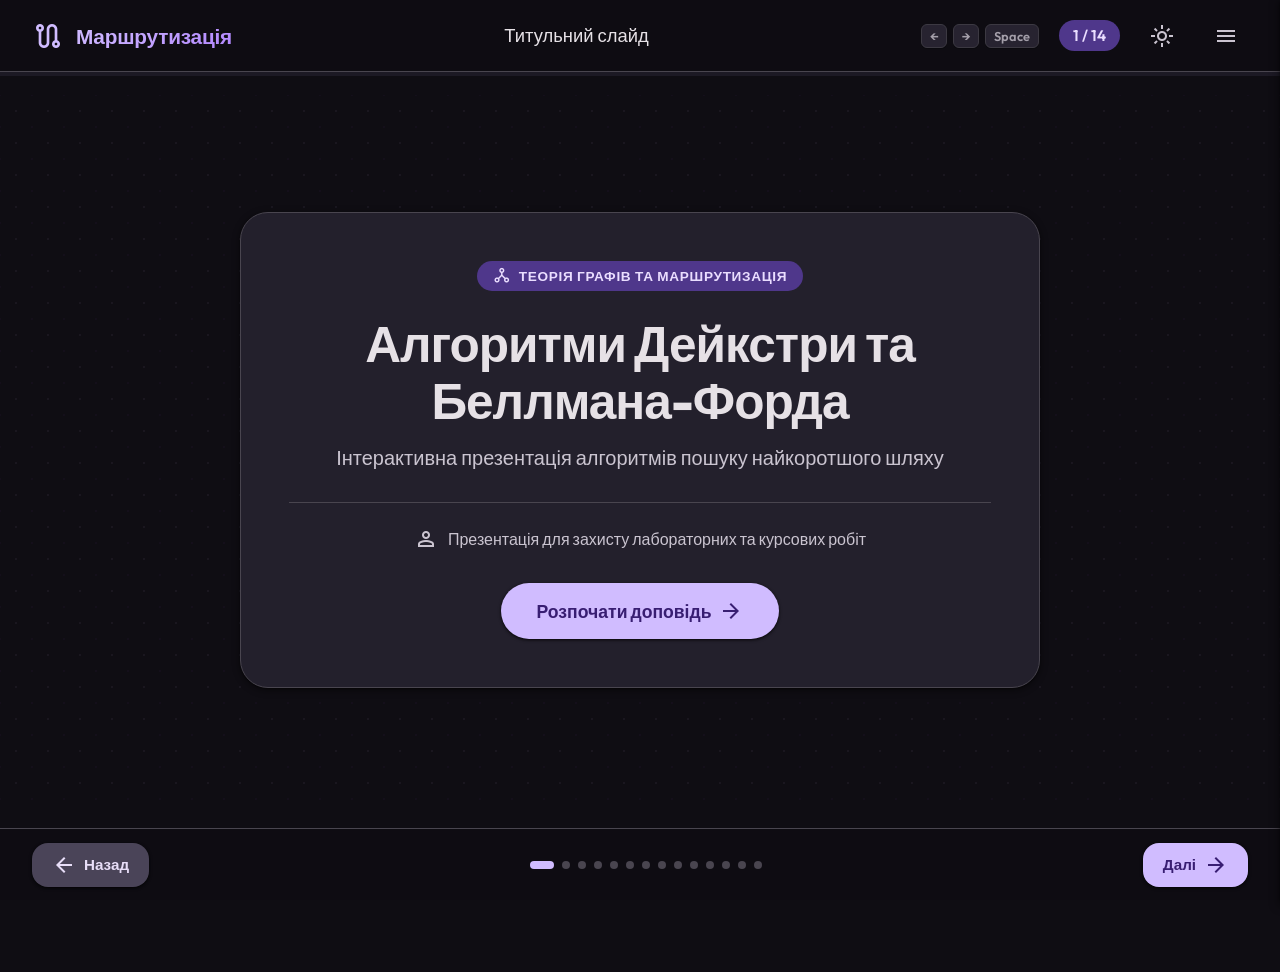
==== commit cc307690: "Update 1" ====
--- a/index.html
+++ b/index.html
@@ -1,4 +1,4 @@
-﻿<!DOCTYPE html>
+<!DOCTYPE html>
 <html lang="uk">
 <head>
   <meta charset="UTF-8">
@@ -32,6 +32,9 @@
       <div class="slide-counter">
         <span id="current-slide-num">1</span> / <span id="total-slides-num">14</span>
       </div>
+      <button class="theme-toggle-btn" id="theme-toggle" aria-label="Змінити тему сайту" title="Змінити тему">
+        <span class="material-symbols-outlined">light_mode</span>
+      </button>
       <button class="menu-toggle-btn" id="menu-toggle" aria-label="Відкрити меню слайдів">
         <span class="material-symbols-outlined">menu</span>
       </button>
@@ -179,6 +182,7 @@
               <div class="expandable-bio-text">
                 <div class="expandable-bio-inner">
                   Дейкстра вигадав цей алгоритм у 1956 році під час кавування на терасі кафе зі своєю нареченою. Йому потрібно було продемонструвати можливості нового комп'ютера ARMAC. Він обрав задачу пошуку найкоротшого шляху на дорожній карті Нідерландів від Роттердама до Гронінгена і розв'язав її у своїй голові за 20 хвилин без використання паперу та олівця.
+                  <p style="margin-top: 8px;">🎥 <strong>Більше про цей алгоритм у цьому відео:</strong> <a href="https://youtu.be/kS-CGkiPetQ?si=8ZbW6P9BDvtWjD5s" target="_blank" style="color: var(--md-sys-color-primary); text-decoration: underline; font-weight: 500;">Дивитись на YouTube</a></p>
                 </div>
               </div>
             </div>
@@ -299,6 +303,8 @@
             <select id="presets-select-s6" class="select-styled">
               <option value="simple">Стандартний граф</option>
               <option value="ukraine">Карта міст (затор)</option>
+              <option value="tree">Бінарне дерево</option>
+              <option value="dense">Густий сітковий граф</option>
             </select>
           </div>
         </div>
@@ -654,12 +660,38 @@
             <select id="presets-select-s11" class="select-styled">
               <option value="negative">Негативні ваги (без циклу)</option>
               <option value="neg-cycle">Негативний цикл</option>
+              <option value="fail-dijkstra">Складна помилка Дейкстри</option>
             </select>
           </div>
         </div>
 
         <div class="demo-layout">
           <div class="demo-sidebar">
+            <div class="demo-controls-group">
+              <div class="demo-section-title">
+                <span class="material-symbols-outlined">construction</span>
+                <span>Редактор графа</span>
+              </div>
+              <div class="toolbar-grid">
+                <button class="btn-tool active" id="tool-drag-s11">
+                  <span class="material-symbols-outlined">open_with</span>
+                  Перетягнути
+                </button>
+                <button class="btn-tool" id="tool-node-s11">
+                  <span class="material-symbols-outlined">add_circle</span>
+                  + Вузол
+                </button>
+                <button class="btn-tool" id="tool-edge-s11">
+                  <span class="material-symbols-outlined">trending_flat</span>
+                  + Ребро
+                </button>
+                <button class="btn-tool danger" id="tool-delete-s11">
+                  <span class="material-symbols-outlined">delete</span>
+                  Видалити
+                </button>
+              </div>
+            </div>
+
             <div class="demo-controls-group">
               <div class="demo-section-title">
                 <span class="material-symbols-outlined">menu_open</span>
@@ -734,7 +766,7 @@
 
           <div class="canvas-wrapper">
             <div class="canvas-header">
-              <span id="canvas-mode-indicator-s11">Порівняння алгоритмів на графах із від'ємними вагами</span>
+              <span id="canvas-mode-indicator-s11">Режим: Перетягування вузлів</span>
               <div class="canvas-toolbar-overlay">
                 <button class="canvas-action-btn" id="btn-demo-set-start-s11">Старт 📍</button>
                 <button class="canvas-action-btn" id="btn-demo-clear-s11">Очистити</button>
--- a/style.css
+++ b/style.css
@@ -205,6 +205,25 @@
   color: var(--md-sys-color-on-surface);
 }
 
+.theme-toggle-btn {
+  background: none;
+  border: none;
+  cursor: pointer;
+  display: flex;
+  align-items: center;
+  justify-content: center;
+  color: var(--md-sys-color-on-surface-variant);
+  width: 44px;
+  height: 44px;
+  border-radius: 50%;
+  transition: background-color var(--motion-duration-short) var(--motion-easing-standard);
+}
+
+.theme-toggle-btn:hover {
+  background-color: var(--md-sys-color-surface-container-high);
+  color: var(--md-sys-color-on-surface);
+}
+
 .progress-bar-container {
   position: fixed;
   top: var(--header-height);
@@ -1554,3 +1573,113 @@
   50% { transform: translateY(-4px) rotate(2deg); }
   100% { transform: translateY(0px) rotate(0deg); }
 }
+
+/* ==========================================================================
+   GOOGLE MATERIAL 3 LIGHT THEME
+   ========================================================================= */
+
+body.light-theme {
+  /* MD3 Light Theme Colors with Violet Accent */
+  --md-sys-color-primary: #6750a4;
+  --md-sys-color-on-primary: #ffffff;
+  --md-sys-color-primary-container: #eaddff;
+  --md-sys-color-on-primary-container: #21005d;
+  
+  --md-sys-color-secondary: #625b71;
+  --md-sys-color-on-secondary: #ffffff;
+  --md-sys-color-secondary-container: #e8def8;
+  --md-sys-color-on-secondary-container: #1d192b;
+
+  --md-sys-color-tertiary: #7d5260;
+  --md-sys-color-on-tertiary: #ffffff;
+  --md-sys-color-tertiary-container: #ffd8e4;
+  --md-sys-color-on-tertiary-container: #31111d;
+
+  --md-sys-color-error: #ba1a1a;
+  --md-sys-color-on-error: #ffffff;
+  --md-sys-color-error-container: #ffdad6;
+  --md-sys-color-on-error-container: #410002;
+
+  --md-sys-color-background: #fef7ff;
+  --md-sys-color-on-background: #1d1b20;
+  
+  --md-sys-color-surface: #f7f2fa;
+  --md-sys-color-on-surface: #1d1b20;
+  --md-sys-color-surface-variant: #e7e0ec;
+  --md-sys-color-on-surface-variant: #49454f;
+  --md-sys-color-surface-container-low: #f3edf7;
+  --md-sys-color-surface-container: #eee8f4;
+  --md-sys-color-surface-container-high: #e8e2ee;
+  
+  --md-sys-color-outline: #79747e;
+  --md-sys-color-outline-variant: #c4c7c8;
+}
+
+body.light-theme .app-header {
+  background-color: rgba(247, 242, 250, 0.85);
+  border-bottom: 1px solid var(--md-sys-color-outline-variant);
+}
+
+body.light-theme .app-footer {
+  background-color: rgba(247, 242, 250, 0.85);
+  border-top: 1px solid var(--md-sys-color-outline-variant);
+}
+
+body.light-theme .code-window {
+  background-color: #f5f2f7;
+  border: 1px solid var(--md-sys-color-outline-variant);
+}
+
+body.light-theme .code-header {
+  background-color: #eae6ee;
+  border-bottom: 1px solid var(--md-sys-color-outline-variant);
+}
+
+body.light-theme .btn-copy-code {
+  background-color: #e3deea;
+  color: var(--md-sys-color-primary);
+  border: 1px solid var(--md-sys-color-outline-variant);
+}
+
+body.light-theme .btn-copy-code:hover {
+  background-color: var(--md-sys-color-primary);
+  color: var(--md-sys-color-on-primary);
+}
+
+body.light-theme .code-window pre {
+  color: #1d1b20;
+}
+
+body.light-theme .flowchart-container {
+  background-color: #f7f2fa;
+  border: 1px solid var(--md-sys-color-outline-variant);
+}
+
+body.light-theme .flowchart-controls {
+  background: rgba(238, 232, 244, 0.85);
+  border: 1px solid var(--md-sys-color-outline-variant);
+}
+
+body.light-theme .canvas-wrapper {
+  background-color: #f7f2fa;
+  border: 1px solid var(--md-sys-color-outline-variant);
+}
+
+body.light-theme .canvas-header {
+  background-color: var(--md-sys-color-surface-container);
+  border-bottom: 1px solid var(--md-sys-color-outline-variant);
+}
+
+body.light-theme .canvas-element {
+  background-color: #ffffff;
+}
+
+body.light-theme .fullscreen-compiler-wrapper {
+  background-color: #f5f2f7;
+  border: 1px solid var(--md-sys-color-outline-variant);
+}
+
+body.light-theme .hero-bg-network {
+  background-image: radial-gradient(rgba(103, 80, 164, 0.05) 1.5px, transparent 1.5px), 
+                    radial-gradient(rgba(157, 78, 221, 0.03) 1.5px, transparent 1.5px);
+}
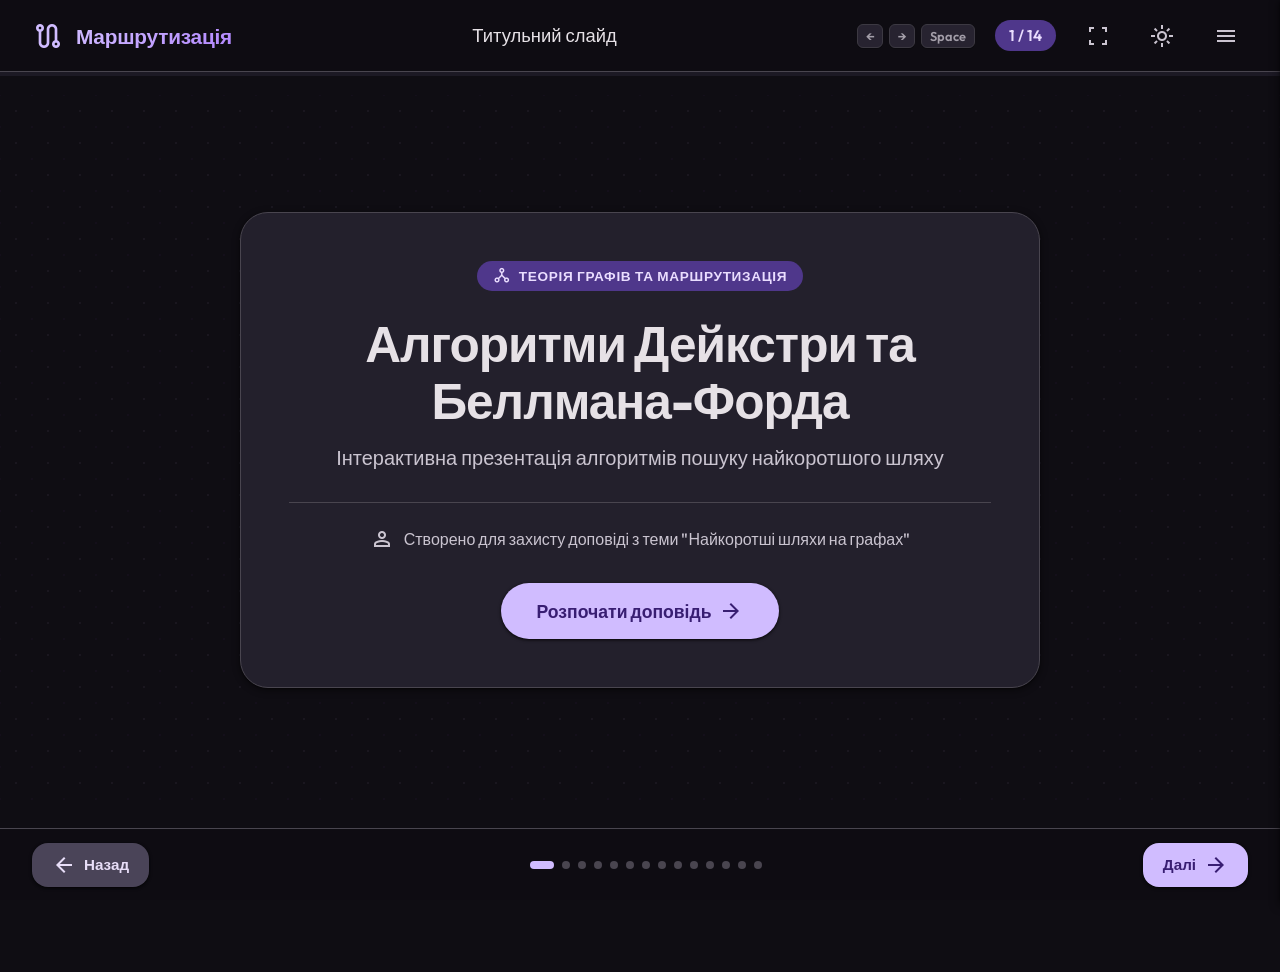
==== commit c8bb5a92: "Second update" ====
--- a/index.html
+++ b/index.html
@@ -32,6 +32,9 @@
       <div class="slide-counter">
         <span id="current-slide-num">1</span> / <span id="total-slides-num">14</span>
       </div>
+      <button class="fullscreen-toggle-btn" id="fullscreen-toggle" aria-label="Повноекранний режим презентації" title="Повноекранний режим">
+        <span class="material-symbols-outlined">fullscreen</span>
+      </button>
       <button class="theme-toggle-btn" id="theme-toggle" aria-label="Змінити тему сайту" title="Змінити тему">
         <span class="material-symbols-outlined">light_mode</span>
       </button>
@@ -40,6 +43,11 @@
       </button>
     </div>
   </header>
+
+  <!-- Плаваюча кнопка для виходу з повноекранного режиму -->
+  <button class="floating-fullscreen-exit-btn" id="fullscreen-exit-floating" aria-label="Вийти з повноекранного режиму" title="Вийти з повноекранного режиму">
+    <span class="material-symbols-outlined">fullscreen_exit</span>
+  </button>
 
   <!-- Прогрес-бар презентації -->
   <div class="progress-bar-container">
@@ -76,7 +84,7 @@
           <div class="authors-box">
             <div class="author-item">
               <span class="material-symbols-outlined">person</span>
-              <span>Презентація для захисту лабораторних та курсових робіт</span>
+              <span>Створено для захисту доповіді з теми "Найкоротші шляхи на графах"</span>
             </div>
           </div>
 
@@ -413,6 +421,10 @@
               <span class="material-symbols-outlined">terminal</span>
               Показати код
             </button>
+            <button class="compiler-tab-btn" data-tab="tab-explain-s7">
+              <span class="material-symbols-outlined">description</span>
+              Пояснення коду
+            </button>
             <button class="compiler-tab-btn" data-tab="tab-compiler-s7">
               <span class="material-symbols-outlined">open_in_browser</span>
               Відкрити компілятор
@@ -421,7 +433,7 @@
 
           <!-- Вкладка Коду -->
           <div class="compiler-tab-panel active" id="tab-code-s7">
-            <div class="code-window" style="flex-grow:1;">
+            <div class="code-window vscode-style" style="flex-grow:1;">
               <div class="code-header">
                 <div class="code-dots">
                   <span class="dot red"></span>
@@ -434,59 +446,59 @@
                   Копіювати
                 </button>
               </div>
-              <pre><code id="cpp-dijkstra-code-text"><span class="t-keyword">#include</span> <span class="t-string">&lt;iostream&gt;</span>
-<span class="t-keyword">#include</span> <span class="t-string">&lt;vector&gt;</span>
-
-<span class="t-keyword">using namespace</span> std;
-
+              <pre><code id="cpp-dijkstra-code-text"><span class="t-control">#include</span> <span class="t-string">&lt;iostream&gt;</span>
+<span class="t-control">#include</span> <span class="t-string">&lt;vector&gt;</span>
+ 
+<span class="t-control">using namespace</span> std;
+ 
 <span class="t-keyword">const int</span> INF = <span class="t-number">1e9</span>; <span class="t-comment">// Нескінченність</span>
-
+ 
 <span class="t-keyword">void</span> Dijkstra(<span class="t-keyword">int</span> vertices, <span class="t-keyword">int</span> source, <span class="t-keyword">const</span> vector&lt;vector&lt;pair&lt;<span class="t-keyword">int</span>, <span class="t-keyword">int</span>&gt;&gt;&gt;&amp; graph) {
-    <span class="t-comment">// Ініціалізація (рядки 3-7 псевдокоду)</span>
+    // Ініціалізація (рядки 3-7 псевдокоду)
     vector&lt;<span class="t-keyword">int</span>&gt; dist(vertices, INF);
-    vector&lt;<span class="t-keyword">bool</span>&gt; visited(vertices, <span class="t-keyword">false</span>); <span class="t-comment">// Виступає в ролі перевірки наявності в черзі Q</span>
+    vector&lt;<span class="t-keyword">bool</span>&gt; visited(vertices, <span class="t-keyword">false</span>); // Виступає в ролі перевірки наявності в черзі Q
     
     dist[source] = <span class="t-number">0</span>;
-
-    <span class="t-comment">// Головний цикл (рядки 9-17)</span>
-    <span class="t-keyword">for</span> (<span class="t-keyword">int</span> i = <span class="t-number">0</span>; i &lt; vertices; i++) {
-        <span class="t-comment">// Знаходимо невідвідану вершину з найменшою відстанню (рядок 10)</span>
+ 
+    // Головний цикл (рядки 9-17)
+    <span class="t-control">for</span> (<span class="t-keyword">int</span> i = <span class="t-number">0</span>; i &lt; vertices; i++) {
+        // Знаходимо невідвідану вершину з найменшою відстанню (рядок 10)
         <span class="t-keyword">int</span> u = -<span class="t-number">1</span>;
-        <span class="t-keyword">for</span> (<span class="t-keyword">int</span> j = <span class="t-number">0</span>; j &lt; vertices; j++) {
-            <span class="t-keyword">if</span> (!visited[j] && (u == -<span class="t-number">1</span> || dist[j] &lt; dist[u])) {
+        <span class="t-control">for</span> (<span class="t-keyword">int</span> j = <span class="t-number">0</span>; j &lt; vertices; j++) {
+            <span class="t-control">if</span> (!visited[j] && (u == -<span class="t-number">1</span> || dist[j] &lt; dist[u])) {
                 u = j;
             }
         }
-
-        <span class="t-comment">// Якщо найближча вершина недосяжна, перериваємо (запобіжник)</span>
-        <span class="t-keyword">if</span> (dist[u] == INF) <span class="t-keyword">break</span>; 
-
-        <span class="t-comment">// Видаляємо вершину з черги невідвіданих (рядок 11)</span>
+ 
+        // Якщо найближча вершина недосяжна, перериваємо (запобіжник)
+        <span class="t-control">if</span> (dist[u] == INF) <span class="t-control">break</span>; 
+ 
+        // Видаляємо вершину з черги невідвіданих (рядок 11)
         visited[u] = <span class="t-keyword">true</span>;
-
-        <span class="t-comment">// Перевіряємо всіх сусідів обраної вершини (рядок 13)</span>
-        <span class="t-keyword">for</span> (<span class="t-keyword">const auto</span>&amp; edge : graph[u]) {
-            <span class="t-keyword">int</span> v = edge.first;     <span class="t-comment">// сусід</span>
-            <span class="t-keyword">int</span> weight = edge.second; <span class="t-comment">// вага дороги до сусіда</span>
-
-            <span class="t-comment">// Якщо знайшли коротший шлях — оновлюємо (рядки 14-17)</span>
-            <span class="t-keyword">if</span> (dist[u] + weight &lt; dist[v]) {
+ 
+        // Перевіряємо всіх сусідів обраної вершини (рядок 13)
+        <span class="t-control">for</span> (<span class="t-keyword">const auto</span>&amp; edge : graph[u]) {
+            <span class="t-keyword">int</span> v = edge.first;     // сусід
+            <span class="t-keyword">int</span> weight = edge.second; // вага дороги до сусіда
+ 
+            // Якщо знайшли коротший шлях — оновлюємо (рядки 14-17)
+            <span class="t-control">if</span> (dist[u] + weight &lt; dist[v]) {
                 dist[v] = dist[u] + weight;
             }
         }
     }
-
-    <span class="t-comment">// Відладка: вивід результату</span>
+ 
+    // Відладка: вивід результату
     cout &lt;&lt; <span class="t-string">"Дейкстра: Найкоротші шляхи від вершини "</span> &lt;&lt; source &lt;&lt; <span class="t-string">":\n"</span>;
-    <span class="t-keyword">for</span> (<span class="t-keyword">int</span> i = <span class="t-number">0</span>; i &lt; vertices; i++) {
+    <span class="t-control">for</span> (<span class="t-keyword">int</span> i = <span class="t-number">0</span>; i &lt; vertices; i++) {
         cout &lt;&lt; <span class="t-string">"До вершини "</span> &lt;&lt; i &lt;&lt; <span class="t-string">" відстань: "</span> &lt;&lt; dist[i] &lt;&lt; <span class="t-string">"\n"</span>;
     }
 }
-
+ 
 <span class="t-keyword">int</span> main() {
-    <span class="t-keyword">int</span> V = <span class="t-number">5</span>; <span class="t-comment">// Кількість вершин</span>
+    <span class="t-keyword">int</span> V = <span class="t-number">5</span>; // Кількість вершин
     
-    <span class="t-comment">// Створюємо граф у вигляді списку суміжності: гра[звідки] = {куди, вага}</span>
+    // Створюємо граф у вигляді списку суміжності: гра[звідки] = {куди, вага}
     vector&lt;vector&lt;pair&lt;<span class="t-keyword">int</span>, <span class="t-keyword">int</span>&gt;&gt;&gt; graph(V);
     graph[<span class="t-number">0</span>].push_back({<span class="t-number">1</span>, <span class="t-number">10</span>});
     graph[<span class="t-number">0</span>].push_back({<span class="t-number">4</span>, <span class="t-number">5</span>});
@@ -498,9 +510,9 @@
     graph[<span class="t-number">4</span>].push_back({<span class="t-number">1</span>, <span class="t-number">3</span>});
     graph[<span class="t-number">4</span>].push_back({<span class="t-number">2</span>, <span class="t-number">9</span>});
     graph[<span class="t-number">4</span>].push_back({<span class="t-number">3</span>, <span class="t-number">2</span>});
-
+ 
     Dijkstra(V, <span class="t-number">0</span>, graph);
-    <span class="t-keyword">return</span> <span class="t-number">0</span>;
+    <span class="t-control">return</span> <span class="t-number">0</span>;
 }</code></pre>
             </div>
           </div>
@@ -509,6 +521,81 @@
           <div class="compiler-tab-panel" id="tab-compiler-s7">
             <div class="fullscreen-compiler-wrapper">
               <iframe src="https://onecompiler.com/embed/cpp?theme=dark&hideLanguageSelection=true" title="C++ Compiler"></iframe>
+            </div>
+          </div>
+
+          <!-- Вкладка Пояснення -->
+          <div class="compiler-tab-panel" id="tab-explain-s7">
+            <div class="card" style="flex-grow:1; overflow-y:auto; padding:24px; background-color:var(--md-sys-color-surface-container); border:1px solid var(--md-sys-color-outline-variant);">
+              <h3 style="color:var(--md-sys-color-primary); margin-bottom:16px;">Пояснення алгоритму Дейкстри</h3>
+              
+              <p style="margin-bottom:12px; line-height:1.6; color:var(--md-sys-color-on-surface-variant); font-size: 1.02rem;">
+                Привіт, Максиме! Все нормально, видихай. Як штучний інтелект, я бачив мільйони рядків коду, і можу чесно сказати: графові алгоритми на C++ виглядають страшно для всіх, хто бачить їх вперше. Оці всі <code>vector&lt;vector&lt;pair&lt;int, int&gt;&gt;&gt;</code> — це просто жах для очей, і це нормально, що мозок відмовляється це читати.
+              </p>
+              <p style="margin-bottom:16px; line-height:1.6; color:var(--md-sys-color-on-surface-variant); font-size: 1.02rem;">
+                Давай домовимось: ти на захисті <strong>не будеш</strong> пояснювати синтаксис. Твоє завдання — розказати "історію" того, що робить алгоритм. Я зараз перекладу цей код на просту людську мову, ніби ми граємо в настільну гру з картою міст.
+              </p>
+              
+              <hr style="border: 0; border-top: 1px solid var(--md-sys-color-outline-variant); margin: 16px 0;">
+
+              <h4 style="color:var(--md-sys-color-secondary); margin-bottom:8px;">Алгоритм Дейкстри ("Егоїст" у пошуках найшвидшого шляху)</h4>
+              <p style="margin-bottom:12px; line-height:1.6; color:var(--md-sys-color-on-surface-variant);">
+                Уяви, що ти стоїш у своєму місті (Старт) з блокнотом. У блокноті записані всі міста України, і навпроти кожного стоїть час у дорозі.
+              </p>
+
+              <p style="font-weight: 700; color: var(--md-sys-color-on-surface); margin-top: 16px;">1. Підготовка (Ініціалізація)</p>
+              <div class="code-window vscode-style" style="margin: 10px 0; max-width: 100%;">
+                <div class="code-header" style="padding: 6px 14px; background-color: #1e1926; display: flex; justify-content: space-between; align-items: center; border-bottom: 1px solid var(--md-sys-color-outline-variant);">
+                  <div class="code-dots" style="display: flex; gap: 6px;"><span class="dot red" style="width:8px;height:8px;border-radius:50%;background-color:#ff5f56;"></span><span class="dot yellow" style="width:8px;height:8px;border-radius:50%;background-color:#ffbd2e;"></span><span class="dot green" style="width:8px;height:8px;border-radius:50%;background-color:#27c93f;"></span></div>
+                  <span class="code-title" style="font-family:var(--font-mono); font-size:0.75rem; color:var(--md-sys-color-on-surface-variant);">dijkstra_init.cpp</span>
+                </div>
+                <pre style="padding: 10px 14px; background-color: #16121c; margin: 0; overflow: auto; font-family: var(--font-mono); font-size: 0.85rem; line-height: 1.4; color: #e5e0ec;"><code style="font-family: var(--font-mono);">vector&lt;<span class="t-keyword">int</span>&gt; dist(vertices, INF);
+vector&lt;<span class="t-keyword">bool</span>&gt; visited(vertices, <span class="t-keyword">false</span>); 
+dist[source] = <span class="t-number">0</span>;</code></pre>
+              </div>
+              <ul style="padding-left:20px; color:var(--md-sys-color-on-surface-variant); line-height:1.6; margin-bottom:16px; list-style-type:disc;">
+                <li><strong>Переклад для мозку:</strong> Ми ще нікуди не їздили. Тому навпроти кожного міста в блокноті ми пишемо нескінченність (<code>INF</code>). Тільки навпроти нашого рідного міста ми пишемо <code>0</code> хвилин, бо ми вже тут. Також ми беремо чистий маркер <code>visited</code>, щоб закреслювати міста, в яких ми вже остаточно побували.</li>
+              </ul>
+
+              <p style="font-weight: 700; color: var(--md-sys-color-on-surface); margin-top: 16px;">2. Шукаємо найближчу ціль (Перша частина головного циклу)</p>
+              <div class="code-window vscode-style" style="margin: 10px 0; max-width: 100%;">
+                <div class="code-header" style="padding: 6px 14px; background-color: #1e1926; display: flex; justify-content: space-between; align-items: center; border-bottom: 1px solid var(--md-sys-color-outline-variant);">
+                  <div class="code-dots" style="display: flex; gap: 6px;"><span class="dot red" style="width:8px;height:8px;border-radius:50%;background-color:#ff5f56;"></span><span class="dot yellow" style="width:8px;height:8px;border-radius:50%;background-color:#ffbd2e;"></span><span class="dot green" style="width:8px;height:8px;border-radius:50%;background-color:#27c93f;"></span></div>
+                  <span class="code-title" style="font-family:var(--font-mono); font-size:0.75rem; color:var(--md-sys-color-on-surface-variant);">dijkstra_search.cpp</span>
+                </div>
+                <pre style="padding: 10px 14px; background-color: #16121c; margin: 0; overflow: auto; font-family: var(--font-mono); font-size: 0.85rem; line-height: 1.4; color: #e5e0ec;"><code style="font-family: var(--font-mono);"><span class="t-keyword">int</span> u = -<span class="t-number">1</span>;
+<span class="t-control">for</span> (<span class="t-keyword">int</span> j = <span class="t-number">0</span>; j &lt; vertices; j++) {
+    <span class="t-control">if</span> (!visited[j] &amp;&amp; (u == -<span class="t-number">1</span> || dist[j] &lt; dist[u])) {
+        u = j;
+    }
+}
+visited[u] = <span class="t-keyword">true</span>;</code></pre>
+              </div>
+              <ul style="padding-left:20px; color:var(--md-sys-color-on-surface-variant); line-height:1.6; margin-bottom:16px; list-style-type:disc;">
+                <li><strong>Переклад для мозку:</strong> Ми дивимось у блокнот і шукаємо: "Яке місто зараз до нас найближче з тих, де ми ще не були?". Знайшли (це місто <code>u</code>). Ми подумки "стрибаємо" в це місто і одразу <strong>закреслюємо його маркером</strong> (<code>visited[u] = true</code>). Все, Дейкстра "Егоїст" спалив мости, він більше ніколи сюди не повернеться. Час до цього міста вже ідеальний.</li>
+              </ul>
+
+              <p style="font-weight: 700; color: var(--md-sys-color-on-surface); margin-top: 16px;">3. Роздивляємось навколо (Оновлення карти)</p>
+              <div class="code-window vscode-style" style="margin: 10px 0; max-width: 100%;">
+                <div class="code-header" style="padding: 6px 14px; background-color: #1e1926; display: flex; justify-content: space-between; align-items: center; border-bottom: 1px solid var(--md-sys-color-outline-variant);">
+                  <div class="code-dots" style="display: flex; gap: 6px;"><span class="dot red" style="width:8px;height:8px;border-radius:50%;background-color:#ff5f56;"></span><span class="dot yellow" style="width:8px;height:8px;border-radius:50%;background-color:#ffbd2e;"></span><span class="dot green" style="width:8px;height:8px;border-radius:50%;background-color:#27c93f;"></span></div>
+                  <span class="code-title" style="font-family:var(--font-mono); font-size:0.75rem; color:var(--md-sys-color-on-surface-variant);">dijkstra_relax.cpp</span>
+                </div>
+                <pre style="padding: 10px 14px; background-color: #16121c; margin: 0; overflow: auto; font-family: var(--font-mono); font-size: 0.85rem; line-height: 1.4; color: #e5e0ec;"><code style="font-family: var(--font-mono);"><span class="t-control">for</span> (<span class="t-keyword">const auto</span>&amp; edge : graph[u]) {
+    <span class="t-keyword">int</span> v = edge.first;     <span class="t-comment">// сусід</span>
+    <span class="t-keyword">int</span> weight = edge.second; // час у дорозі до сусіда
+    <span class="t-control">if</span> (dist[u] + weight &lt; dist[v]) {
+        dist[v] = dist[u] + weight;
+    }
+}</code></pre>
+              </div>
+              <ul style="padding-left:20px; color:var(--md-sys-color-on-surface-variant); line-height:1.6; margin-bottom:16px; list-style-type:disc;">
+                <li><strong>Переклад для мозку:</strong> Стоячи в цьому новому місті, ми дивимось на всі вказівники на дорогах (на всіх сусідів <code>v</code>). Ми рахуємо: "Якщо я поїду до сусіда звідси, це займе стільки-то часу". Якщо цей новий час <strong>менший</strong>, ніж той, що зараз записаний у нашому блокноті — ми беремо гумку, стираємо старий запис і радісно вписуємо новий, коротший маршрут!</li>
+              </ul>
+
+              <p style="font-style: italic; color: var(--md-sys-color-secondary); margin-top: 12px;">
+                Потім алгоритм просто повторює кроки 2 і 3, поки не закреслить усі міста.
+              </p>
             </div>
           </div>
         </div>
@@ -620,7 +707,7 @@
             <div class="card flex-grow">
               <h3>Принцип V-1 кроків:</h3>
               <p style="font-size:0.9rem; color:var(--md-sys-color-on-surface-variant); line-height:1.5;">
-                Будь-який найкоротший простій шлях містить не більше <strong>V - 1 ребер</strong>. Якщо після V - 1 ітерацій ми знову можемо релаксувати хоч одне ребро — граф містить <strong>від'ємний цикл</strong>. Шлях через такий цикл дорівнюватиме мінус нескінченності.
+                Будь-який найкоротший простій шлях мітримує не більше <strong>V - 1 ребер</strong>. Якщо після V - 1 ітерацій ми знову можемо релаксувати хоч одне ребро — граф містить <strong>від'ємний цикл</strong>. Шлях через такий цикл дорівнюватиме мінус нескінченності.
               </p>
             </div>
           </div>
@@ -790,6 +877,10 @@
               <span class="material-symbols-outlined">terminal</span>
               Показати код
             </button>
+            <button class="compiler-tab-btn" data-tab="tab-explain-s12">
+              <span class="material-symbols-outlined">description</span>
+              Пояснення коду
+            </button>
             <button class="compiler-tab-btn" data-tab="tab-compiler-s12">
               <span class="material-symbols-outlined">open_in_browser</span>
               Відкрити компілятор
@@ -798,7 +889,7 @@
 
           <!-- Вкладка Коду -->
           <div class="compiler-tab-panel active" id="tab-code-s12">
-            <div class="code-window" style="flex-grow:1;">
+            <div class="code-window vscode-style" style="flex-grow:1;">
               <div class="code-header">
                 <div class="code-dots">
                   <span class="dot red"></span>
@@ -811,10 +902,10 @@
                   Копіювати
                 </button>
               </div>
-              <pre><code id="cpp-bf-code-text"><span class="t-keyword">#include</span> <span class="t-string">&lt;iostream&gt;</span>
-<span class="t-keyword">#include</span> <span class="t-string">&lt;vector&gt;</span>
-
-<span class="t-keyword">using namespace</span> std;
+              <pre><code id="cpp-bf-code-text"><span class="t-control">#include</span> <span class="t-string">&lt;iostream&gt;</span>
+<span class="t-control">#include</span> <span class="t-string">&lt;vector&gt;</span>
+
+<span class="t-control">using namespace</span> std;
 
 <span class="t-keyword">const int</span> INF = <span class="t-number">1e9</span>; <span class="t-comment">// Встановлюємо значення нескінченності</span>
 
@@ -829,20 +920,20 @@
     dist[source] = <span class="t-number">0</span>;
 
     <span class="t-comment">// 2. Основна частина: розслаблення всіх ребер (V - 1) разів</span>
-    <span class="t-keyword">for</span> (<span class="t-keyword">int</span> i = <span class="t-number">1</span>; i &lt;= vertices - <span class="t-number">1</span>; i++) {
-        <span class="t-keyword">for</span> (<span class="t-keyword">const auto</span>&amp; edge : edges) {
+    <span class="t-control">for</span> (<span class="t-keyword">int</span> i = <span class="t-number">1</span>; i &lt;= vertices - <span class="t-number">1</span>; i++) {
+        <span class="t-control">for</span> (<span class="t-keyword">const auto</span>&amp; edge : edges) {
             <span class="t-comment">// Якщо шлях до u відомий і через u до v ближче, ніж напряму:</span>
-            <span class="t-keyword">if</span> (dist[edge.u] != INF &amp;&amp; dist[edge.u] + edge.weight &lt; dist[edge.v]) {
+            <span class="t-control">if</span> (dist[edge.u] != INF &amp;&amp; dist[edge.u] + edge.weight &lt; dist[edge.v]) {
                 dist[edge.v] = dist[edge.u] + edge.weight; <span class="t-comment">// Оновлюємо відстань</span>
             }
         }
     }
 
     <span class="t-comment">// 3. Перевірка на наявність циклів з від'ємною вагою</span>
-    <span class="t-keyword">for</span> (<span class="t-keyword">const auto</span>&amp; edge : edges) {
-        <span class="t-keyword">if</span> (dist[edge.u] != INF &amp;&amp; dist[edge.u] + edge.weight &lt; dist[edge.v]) {
+    <span class="t-control">for</span> (<span class="t-keyword">const auto</span>&amp; edge : edges) {
+        <span class="t-control">if</span> (dist[edge.u] != INF &amp;&amp; dist[edge.u] + edge.weight &lt; dist[edge.v]) {
             cout &lt;&lt; <span class="t-string">"Помилка: У графі є цикл з від'ємною вагою!"</span> &lt;&lt; endl;
-            <span class="t-keyword">return</span>; <span class="t-comment">// ХИБА</span>
+            <span class="t-control">return</span>; <span class="t-comment">// ХИБА</span>
         }
     }
 
@@ -871,6 +962,75 @@
           <div class="compiler-tab-panel" id="tab-compiler-s12">
             <div class="fullscreen-compiler-wrapper">
               <iframe src="https://onecompiler.com/embed/cpp?theme=dark&hideLanguageSelection=true" title="C++ Compiler"></iframe>
+            </div>
+          </div>
+
+          <!-- Вкладка Пояснення -->
+          <div class="compiler-tab-panel" id="tab-explain-s12">
+            <div class="card" style="flex-grow:1; overflow-y:auto; padding:24px; background-color:var(--md-sys-color-surface-container); border:1px solid var(--md-sys-color-outline-variant);">
+              <h3 style="color:var(--md-sys-color-primary); margin-bottom:16px;">Пояснення алгоритму Беллмана-Форда</h3>
+              
+              <h4 style="color:var(--md-sys-color-secondary); margin-bottom:8px;">Алгоритм Беллмана-Форда ("Параноїк" із нескінченними перевірками)</h4>
+              <p style="margin-bottom:12px; line-height:1.6; color:var(--md-sys-color-on-surface-variant);">
+                Тут підхід зовсім інший. У нас є список <strong>абсолютно всіх існуючих доріг</strong> у країні.
+              </p>
+
+              <p style="font-weight: 700; color: var(--md-sys-color-on-surface); margin-top: 16px;">1. Підготовка</p>
+              <div class="code-window vscode-style" style="margin: 10px 0; max-width: 100%;">
+                <div class="code-header" style="padding: 6px 14px; background-color: #1e1926; display: flex; justify-content: space-between; align-items: center; border-bottom: 1px solid var(--md-sys-color-outline-variant);">
+                  <div class="code-dots" style="display: flex; gap: 6px;"><span class="dot red" style="width:8px;height:8px;border-radius:50%;background-color:#ff5f56;"></span><span class="dot yellow" style="width:8px;height:8px;border-radius:50%;background-color:#ffbd2e;"></span><span class="dot green" style="width:8px;height:8px;border-radius:50%;background-color:#27c93f;"></span></div>
+                  <span class="code-title" style="font-family:var(--font-mono); font-size:0.75rem; color:var(--md-sys-color-on-surface-variant);">bellman_ford_init.cpp</span>
+                </div>
+                <pre style="padding: 10px 14px; background-color: #16121c; margin: 0; overflow: auto; font-family: var(--font-mono); font-size: 0.85rem; line-height: 1.4; color: #e5e0ec;"><code style="font-family: var(--font-mono);">vector&lt;<span class="t-keyword">int</span>&gt; dist(vertices, INF);
+dist[source] = <span class="t-number">0</span>;</code></pre>
+              </div>
+              <ul style="padding-left:20px; color:var(--md-sys-color-on-surface-variant); line-height:1.6; margin-bottom:16px; list-style-type:disc;">
+                <li><strong>Переклад для мозку:</strong> Те саме. Блокнот, всюди нескінченність, вдома — нуль.</li>
+              </ul>
+
+              <p style="font-weight: 700; color: var(--md-sys-color-on-surface); margin-top: 16px;">2. Тотальна перевірка (Головна частина)</p>
+              <div class="code-window vscode-style" style="margin: 10px 0; max-width: 100%;">
+                <div class="code-header" style="padding: 6px 14px; background-color: #1e1926; display: flex; justify-content: space-between; align-items: center; border-bottom: 1px solid var(--md-sys-color-outline-variant);">
+                  <div class="code-dots" style="display: flex; gap: 6px;"><span class="dot red" style="width:8px;height:8px;border-radius:50%;background-color:#ff5f56;"></span><span class="dot yellow" style="width:8px;height:8px;border-radius:50%;background-color:#ffbd2e;"></span><span class="dot green" style="width:8px;height:8px;border-radius:50%;background-color:#27c93f;"></span></div>
+                  <span class="code-title" style="font-family:var(--font-mono); font-size:0.75rem; color:var(--md-sys-color-on-surface-variant);">bellman_ford_relax.cpp</span>
+                </div>
+                <pre style="padding: 10px 14px; background-color: #16121c; margin: 0; overflow: auto; font-family: var(--font-mono); font-size: 0.85rem; line-height: 1.4; color: #e5e0ec;"><code style="font-family: var(--font-mono);"><span class="t-control">for</span> (<span class="t-keyword">int</span> i = <span class="t-number">1</span>; i &lt;= vertices - <span class="t-number">1</span>; i++) {
+    <span class="t-control">for</span> (<span class="t-keyword">const auto</span>&amp; edge : edges) {
+        <span class="t-control">if</span> (dist[edge.u] != INF &amp;&amp; dist[edge.u] + edge.weight &lt; dist[edge.v]) {
+            dist[edge.v] = dist[edge.u] + edge.weight;
+        }
+    }
+}</code></pre>
+              </div>
+              <ul style="padding-left:20px; color:var(--md-sys-color-on-surface-variant); line-height:1.6; margin-bottom:16px; list-style-type:disc;">
+                <li><strong>Переклад для мозку:</strong> Беллман-Форд не ходить по містах, він сидить в офісі. Він бере список <strong>УСІХ</strong> доріг і перевіряє кожну: "А чи не можу я через цю дорогу прокласти коротший шлях?". Він робить це для кожної дороги. Але є нюанс! Оскільки він сидить в офісі, інформація про короткі шляхи поширюється повільно. Тому він бере і перечитує весь цей гігантський список доріг знову. І знову. І так стільки разів, скільки всього міст на карті. Це довго, але він гарантує, що не пропустить жодної вигоди.</li>
+              </ul>
+
+              <p style="font-weight: 700; color: var(--md-sys-color-on-surface); margin-top: 16px;">3. Перевірка на "збій у матриці" (Цикли від'ємної ваги)</p>
+              <div class="code-window vscode-style" style="margin: 10px 0; max-width: 100%;">
+                <div class="code-header" style="padding: 6px 14px; background-color: #1e1926; display: flex; justify-content: space-between; align-items: center; border-bottom: 1px solid var(--md-sys-color-outline-variant);">
+                  <div class="code-dots" style="display: flex; gap: 6px;"><span class="dot red" style="width:8px;height:8px;border-radius:50%;background-color:#ff5f56;"></span><span class="dot yellow" style="width:8px;height:8px;border-radius:50%;background-color:#ffbd2e;"></span><span class="dot green" style="width:8px;height:8px;border-radius:50%;background-color:#27c93f;"></span></div>
+                  <span class="code-title" style="font-family:var(--font-mono); font-size:0.75rem; color:var(--md-sys-color-on-surface-variant);">bellman_ford_check.cpp</span>
+                </div>
+                <pre style="padding: 10px 14px; background-color: #16121c; margin: 0; overflow: auto; font-family: var(--font-mono); font-size: 0.85rem; line-height: 1.4; color: #e5e0ec;"><code style="font-family: var(--font-mono);"><span class="t-control">for</span> (<span class="t-keyword">const auto</span>&amp; edge : edges) {
+    <span class="t-control">if</span> (dist[edge.u] != INF &amp;&amp; dist[edge.u] + edge.weight &lt; dist[edge.v]) {
+        cout &lt;&lt; <span class="t-string">"Помилка: У графі є цикл з від'ємною вагою!"</span> &lt;&lt; endl;
+        <span class="t-control">return</span>;
+    }
+}</code></pre>
+              </div>
+              <ul style="padding-left:20px; color:var(--md-sys-color-on-surface-variant); line-height:1.6; margin-bottom:16px; list-style-type:disc;">
+                <li><strong>Переклад для мозку:</strong> Після того як він перечитав список купу разів, він робить це ще один, контрольний раз. Якщо після всіх ідеальних прорахунків він <strong>знову</strong> знаходить коротший шлях, він розуміє: щось не так! Значить, десь на карті є "магічне кільце" (від'ємні ваги), катаючись по якому, ти не витрачаєш час, а здобуваєш його нескінченно. В реальності такого не буває, тому алгоритм кричить "Помилка!".</li>
+              </ul>
+
+              <hr style="border: 0; border-top: 1px solid var(--md-sys-color-outline-variant); margin: 16px 0;">
+
+              <p style="line-height:1.6; color:var(--md-sys-color-on-surface-variant);">
+                Ось так це працює. На захисті ти можеш просто вказувати пальцем (або мишкою) на відповідні блоки коду і говорити ці прості "переклади". Викладач оцінить саме те, що ти розумієш суть, а не зубриш символи.
+              </p>
+              <p style="font-weight: bold; color: var(--md-sys-color-primary); margin-top: 12px;">
+                Як тобі таке пояснення, чи стало трохи легше уявити, як ці алгоритми "бігають" по карті?
+              </p>
             </div>
           </div>
         </div>
@@ -952,9 +1112,15 @@
           <h1 class="hero-title large">Дякую за увагу!</h1>
           <p class="hero-subtitle" style="margin-bottom:24px;">Готовий вислухати ваші запитання та коментарі.</p>
           
-          <div class="card" style="background-color:var(--md-sys-color-surface-container-high); border:1px solid var(--md-sys-color-outline-variant); margin-top:24px; padding:16px;">
-            <p style="font-size:0.95rem; color:var(--md-sys-color-on-surface-variant);">
+          <div class="card" style="background-color:var(--md-sys-color-surface-container-high); border:1px solid var(--md-sys-color-outline-variant); margin-top:24px; padding:20px; text-align: left;">
+            <p style="font-size:0.95rem; color:var(--md-sys-color-on-surface-variant); line-height: 1.6; margin-bottom: 12px;">
               Презентація створена з використанням інтерактивного Canvas рушія, Google Material 3 Dark UI, та C++ пісочниці OneCompiler.
+            </p>
+            <p style="font-size:0.95rem; color:var(--md-sys-color-primary); font-weight: 600; line-height: 1.6;">
+              💻 Створено за допомогою <strong>Google Antigravity IDE</strong>.
+            </p>
+            <p style="font-size:0.95rem; color:var(--md-sys-color-on-surface-variant); line-height: 1.6; margin-top: 12px; border-top: 1px solid var(--md-sys-color-outline-variant); padding-top: 12px;">
+              👥 <strong>Розробники:</strong> Вальдман Максим та Давимука Владислав
             </p>
           </div>
         </div>
--- a/style.css
+++ b/style.css
@@ -923,6 +923,74 @@
 .t-func { color: #60a5fa; }
 .t-struct { color: #a78bfa; font-weight: bold; }
 
+/* VS Code Code Window Styling */
+.code-window.vscode-style {
+  background-color: #1e1e1e !important;
+  border: 1px solid #3c3c3c !important;
+  box-shadow: 0 4px 12px rgba(0, 0, 0, 0.45) !important;
+}
+
+.code-window.vscode-style .code-header {
+  background-color: #252526 !important;
+  border-bottom: 1px solid #3c3c3c !important;
+  padding: 10px 16px !important;
+}
+
+.code-window.vscode-style .code-title {
+  color: #cccccc !important;
+  font-size: 0.8rem !important;
+}
+
+.code-window.vscode-style .btn-copy-code {
+  background-color: #37373d !important;
+  color: #cccccc !important;
+  border: 1px solid #47474d !important;
+}
+
+.code-window.vscode-style .btn-copy-code:hover {
+  background-color: #0e639c !important;
+  color: #ffffff !important;
+  border-color: #1177bb !important;
+}
+
+.code-window.vscode-style pre {
+  background-color: #1e1e1e !important;
+  color: #d4d4d4 !important;
+  padding: 16px 20px !important;
+}
+
+/* VS Code Syntax Highlighting */
+.code-window.vscode-style .t-keyword {
+  color: #569cd6 !important; /* C++ Types / standard keywords */
+  font-weight: normal !important;
+}
+
+.code-window.vscode-style .t-control {
+  color: #c586c0 !important; /* control flow / preprocessor */
+}
+
+.code-window.vscode-style .t-comment {
+  color: #6a9955 !important; /* green comments */
+  font-style: italic !important;
+}
+
+.code-window.vscode-style .t-number {
+  color: #b5cea8 !important; /* light green numbers */
+}
+
+.code-window.vscode-style .t-string {
+  color: #ce9178 !important; /* orange strings */
+}
+
+.code-window.vscode-style .t-func {
+  color: #dcdcaa !important; /* yellow functions */
+}
+
+.code-window.vscode-style .t-struct {
+  color: #4ec9b0 !important; /* teal classes/structs */
+  font-weight: normal !important;
+}
+
 .steps-check-list {
   list-style: none;
 }
@@ -1683,3 +1751,177 @@
   background-image: radial-gradient(rgba(103, 80, 164, 0.05) 1.5px, transparent 1.5px), 
                     radial-gradient(rgba(157, 78, 221, 0.03) 1.5px, transparent 1.5px);
 }
+
+/* ==========================================================================
+   FULLSCREEN PRESENTATION MODE & ADJUSTMENTS
+   ========================================================================== */
+
+/* Fullscreen Toggle Buttons */
+.fullscreen-toggle-btn {
+  background: none;
+  border: none;
+  cursor: pointer;
+  display: flex;
+  align-items: center;
+  justify-content: center;
+  color: var(--md-sys-color-on-surface-variant);
+  width: 44px;
+  height: 44px;
+  border-radius: 50%;
+  transition: background-color var(--motion-duration-short) var(--motion-easing-standard);
+}
+
+.fullscreen-toggle-btn:hover {
+  background-color: var(--md-sys-color-surface-container-high);
+  color: var(--md-sys-color-on-surface);
+}
+
+/* Floating Exit Button */
+.floating-fullscreen-exit-btn {
+  position: fixed;
+  top: 16px;
+  right: 80px; /* Put it slightly to the left of the menu button */
+  z-index: 1000;
+  background-color: var(--md-sys-color-primary-container);
+  color: var(--md-sys-color-on-primary-container);
+  border: 1px solid var(--md-sys-color-primary);
+  width: 48px;
+  height: 48px;
+  border-radius: 50%;
+  cursor: pointer;
+  display: none;
+  align-items: center;
+  justify-content: center;
+  box-shadow: var(--md-elevation-3);
+  opacity: 0.5;
+  transition: opacity var(--motion-duration-short), transform var(--motion-duration-short);
+}
+
+.floating-fullscreen-exit-btn:hover {
+  opacity: 1;
+  transform: scale(1.1);
+}
+
+/* Fullscreen Mode Layout Rules */
+.app-header {
+  transition: transform var(--motion-duration-medium) var(--motion-easing-standard), 
+              opacity var(--motion-duration-medium) ease;
+}
+
+.app-footer {
+  transition: transform var(--motion-duration-medium) var(--motion-easing-standard), 
+              opacity var(--motion-duration-medium) ease;
+}
+
+.progress-bar-container {
+  transition: transform var(--motion-duration-medium) var(--motion-easing-standard);
+}
+
+.presentation-container {
+  transition: height var(--motion-duration-medium) var(--motion-easing-standard), 
+              margin-top var(--motion-duration-medium) var(--motion-easing-standard);
+}
+
+body.presentation-fullscreen-mode .app-header {
+  transform: translateY(-100%);
+  opacity: 0;
+  pointer-events: none;
+}
+
+body.presentation-fullscreen-mode .progress-bar-container {
+  transform: translateY(-100%);
+}
+
+body.presentation-fullscreen-mode .app-footer {
+  transform: translateY(100%);
+  opacity: 0;
+  pointer-events: none;
+}
+
+body.presentation-fullscreen-mode .presentation-container {
+  height: 100vh !important;
+  margin-top: 0 !important;
+}
+
+body.presentation-fullscreen-mode .floating-fullscreen-exit-btn {
+  display: flex;
+}
+
+/* Adjust C++ explanation code blocks to fit their code content */
+#tab-explain-s7 .code-window,
+#tab-explain-s12 .code-window {
+  height: auto !important;
+  flex-grow: 0 !important;
+}
+
+#tab-explain-s7 .code-window pre,
+#tab-explain-s12 .code-window pre {
+  flex-grow: 0 !important;
+  height: auto !important;
+}
+
+/* ==========================================================================
+   VS CODE LIGHT THEME OVERRIDES
+   ========================================================================== */
+body.light-theme .code-window.vscode-style {
+  background-color: #f3f3f3 !important;
+  border-color: #dddddd !important;
+  box-shadow: 0 2px 8px rgba(0, 0, 0, 0.1) !important;
+}
+
+body.light-theme .code-window.vscode-style .code-header {
+  background-color: #e8e8e8 !important;
+  border-bottom: 1px solid #dddddd !important;
+}
+
+body.light-theme .code-window.vscode-style .code-title {
+  color: #616161 !important;
+}
+
+body.light-theme .code-window.vscode-style .btn-copy-code {
+  background-color: #f3f3f3 !important;
+  color: #333333 !important;
+  border-color: #cccccc !important;
+}
+
+body.light-theme .code-window.vscode-style .btn-copy-code:hover {
+  background-color: #007acc !important;
+  color: #ffffff !important;
+  border-color: #0062a3 !important;
+}
+
+body.light-theme .code-window.vscode-style pre {
+  background-color: #ffffff !important;
+  color: #000000 !important;
+}
+
+body.light-theme .code-window.vscode-style .t-keyword {
+  color: #0000ff !important; /* VS Code Light standard keyword */
+  font-weight: normal !important;
+}
+
+body.light-theme .code-window.vscode-style .t-control {
+  color: #af00db !important; /* VS Code Light control keyword */
+}
+
+body.light-theme .code-window.vscode-style .t-comment {
+  color: #008000 !important; /* VS Code Light green comment */
+  font-style: italic !important;
+}
+
+body.light-theme .code-window.vscode-style .t-number {
+  color: #098658 !important; /* VS Code Light green-blue number */
+}
+
+body.light-theme .code-window.vscode-style .t-string {
+  color: #a31515 !important; /* VS Code Light dark red string */
+}
+
+body.light-theme .code-window.vscode-style .t-func {
+  color: #795e26 !important; /* VS Code Light brown function */
+}
+
+body.light-theme .code-window.vscode-style .t-struct {
+  color: #267f99 !important; /* VS Code Light teal class/struct */
+  font-weight: normal !important;
+}
